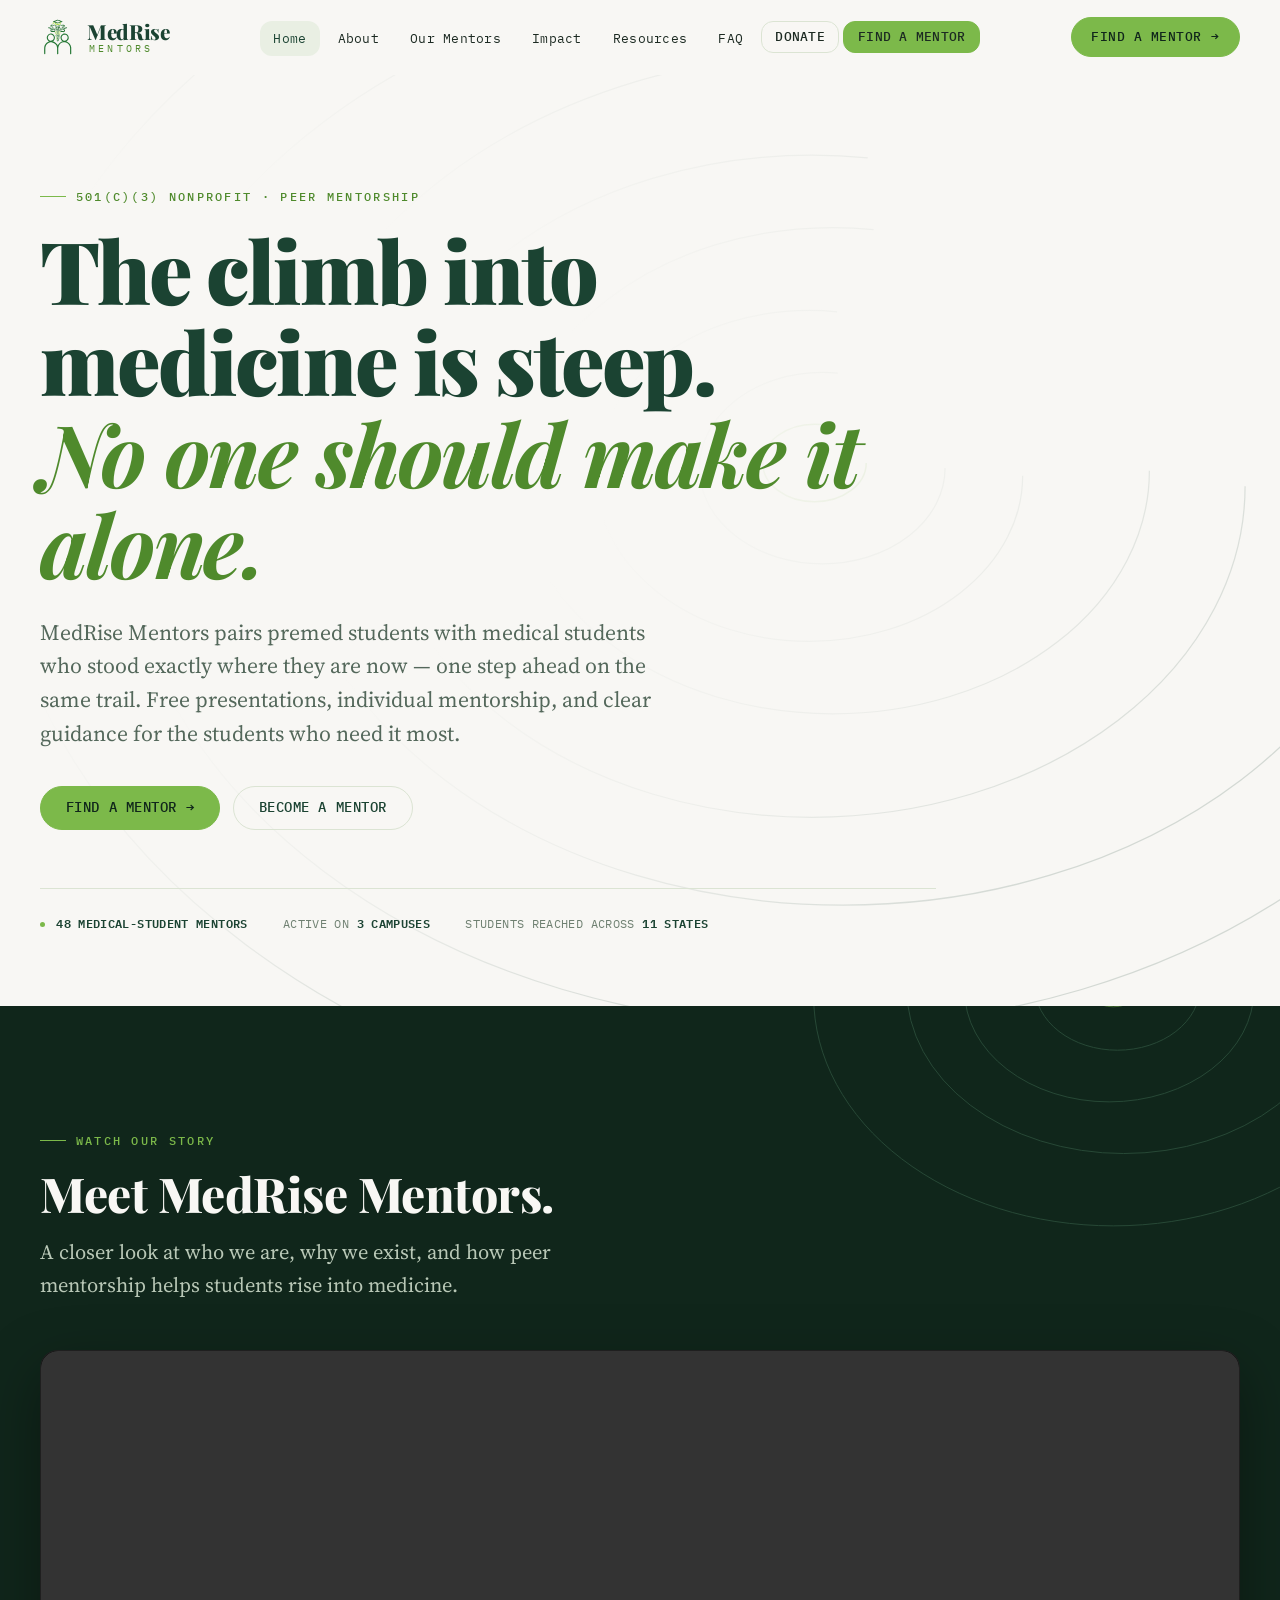
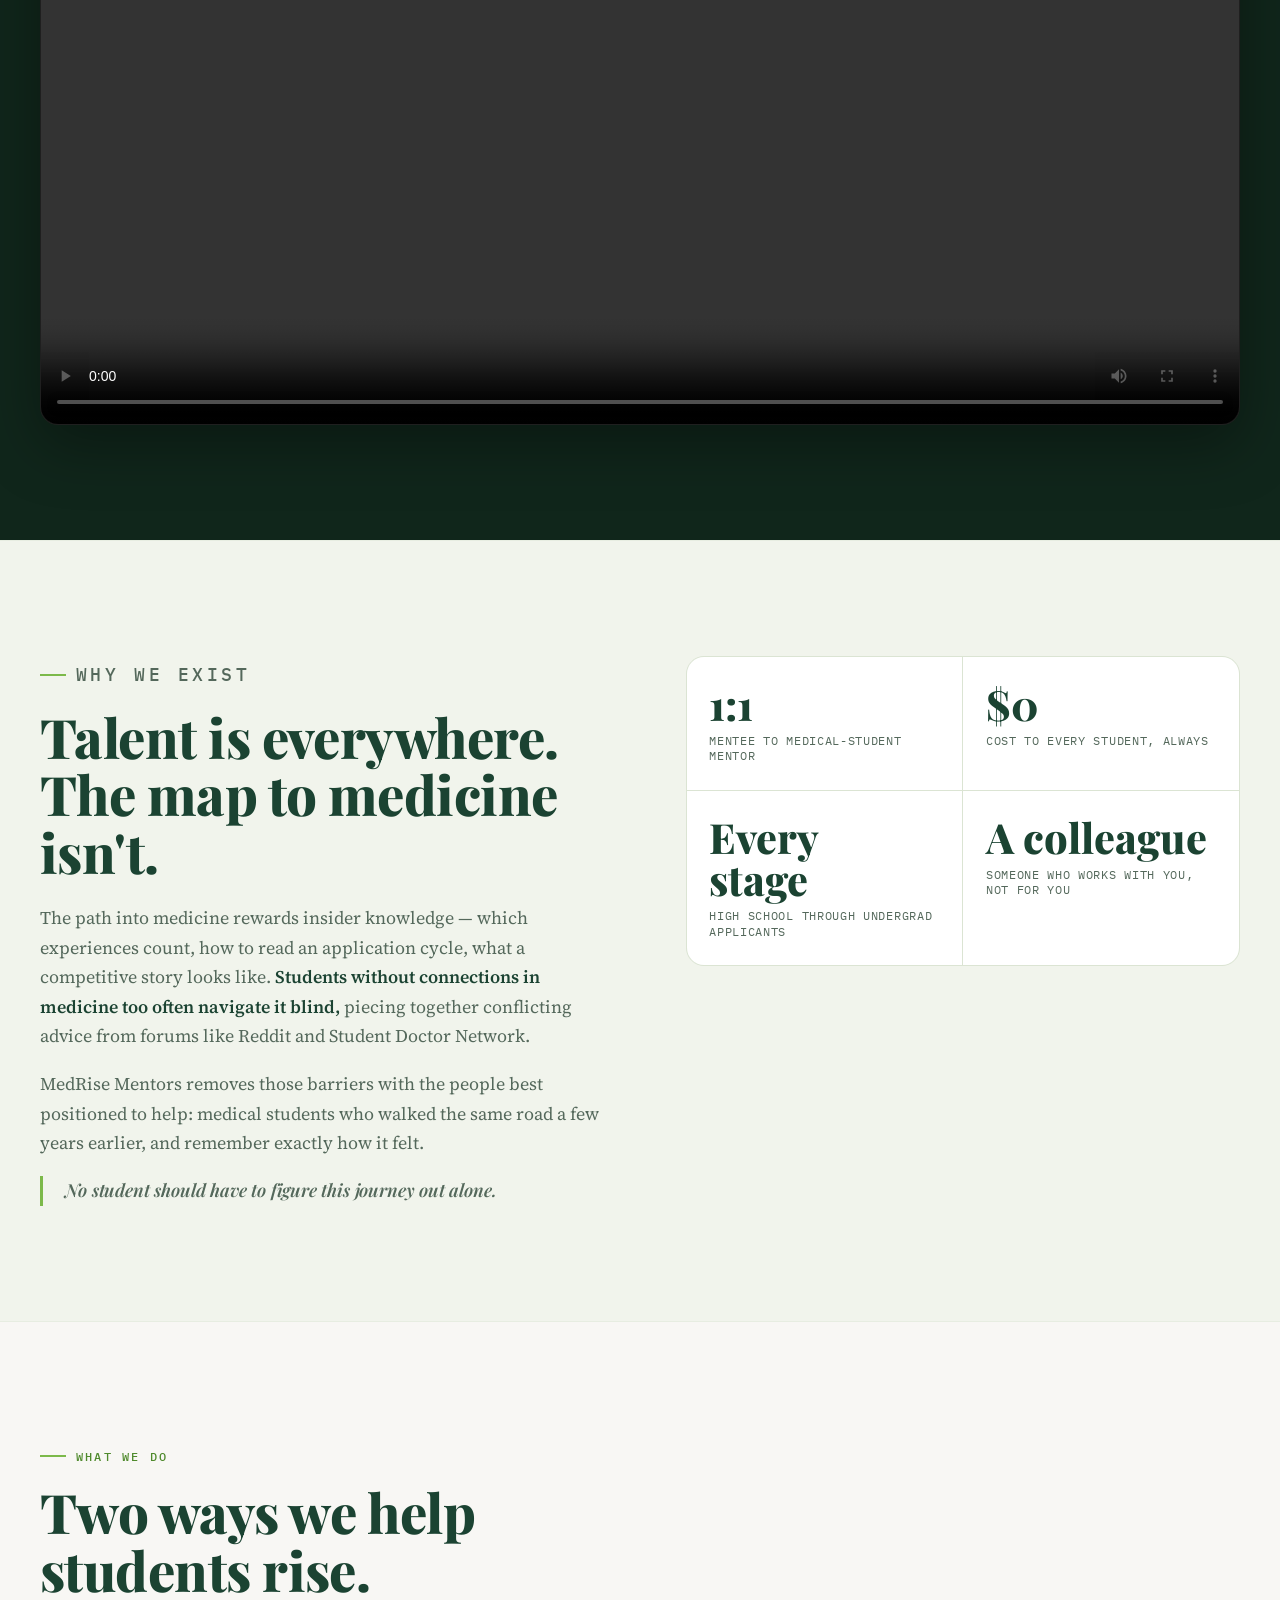
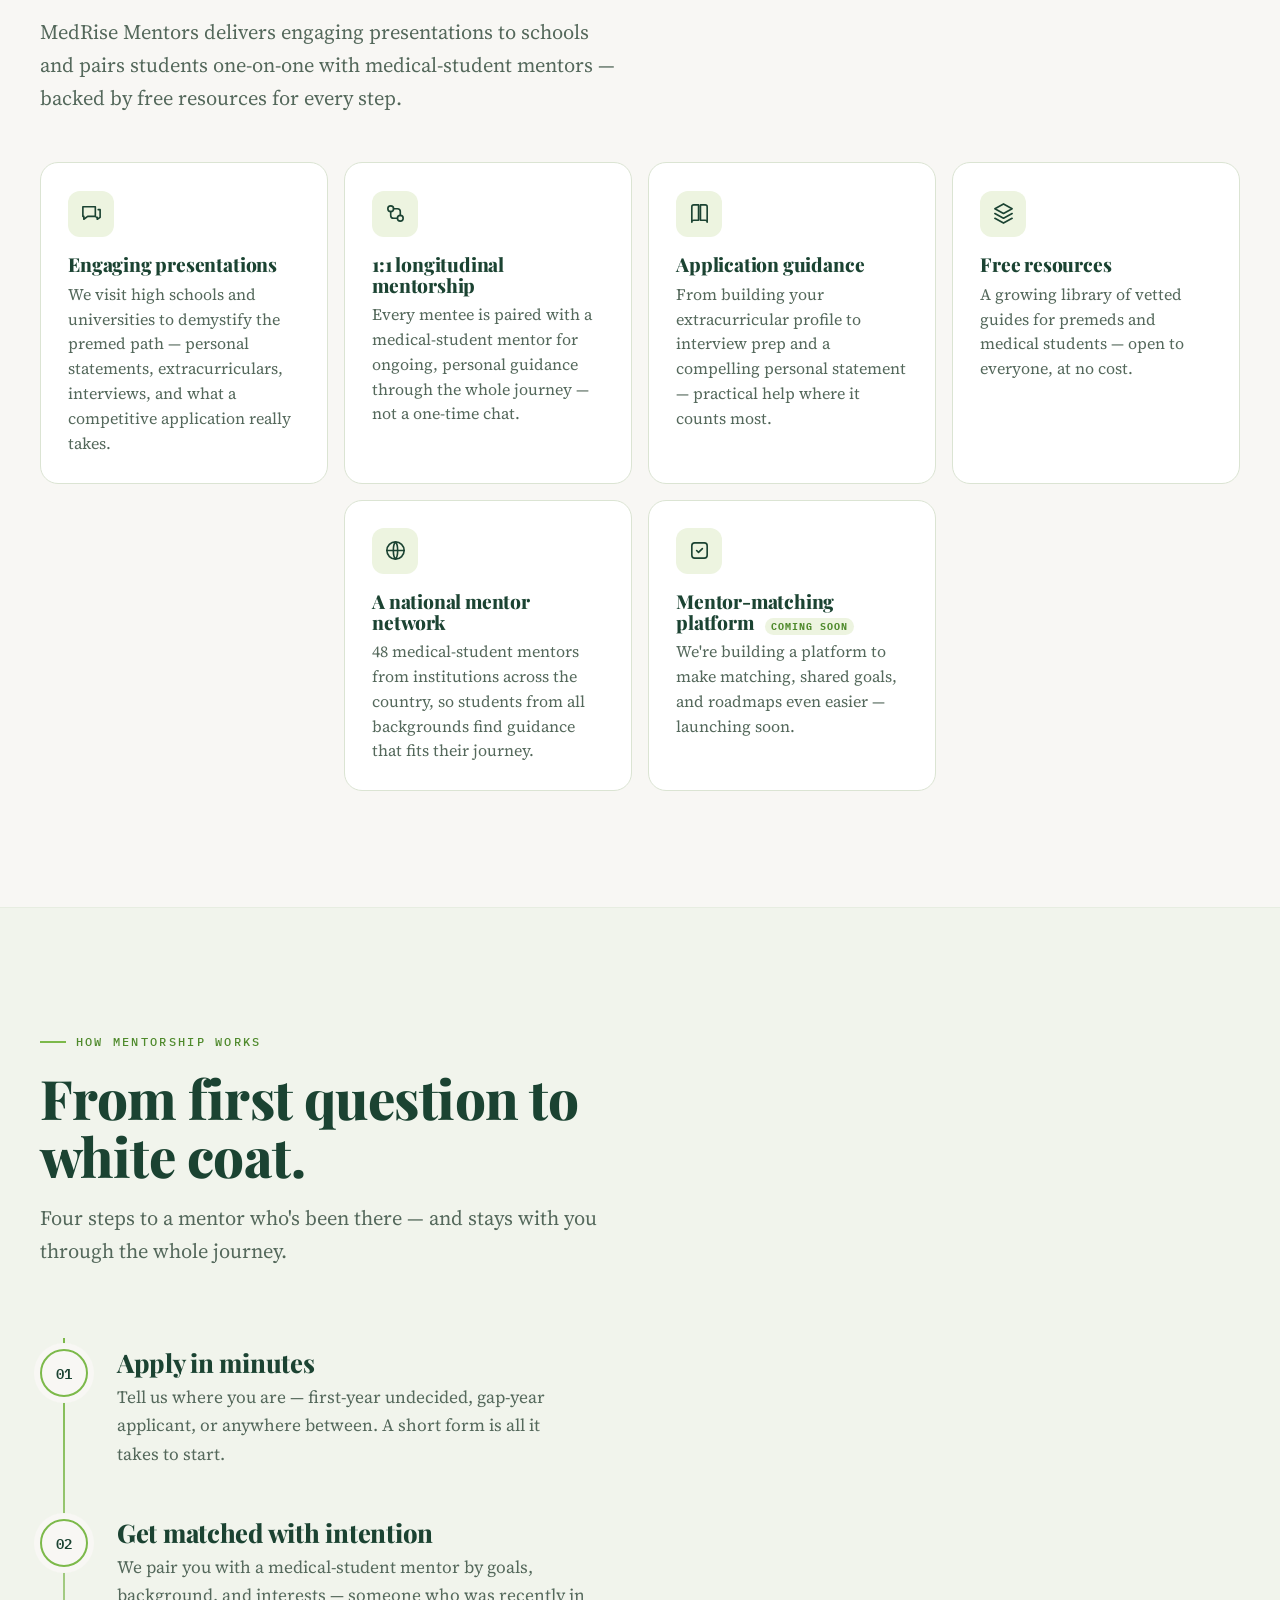
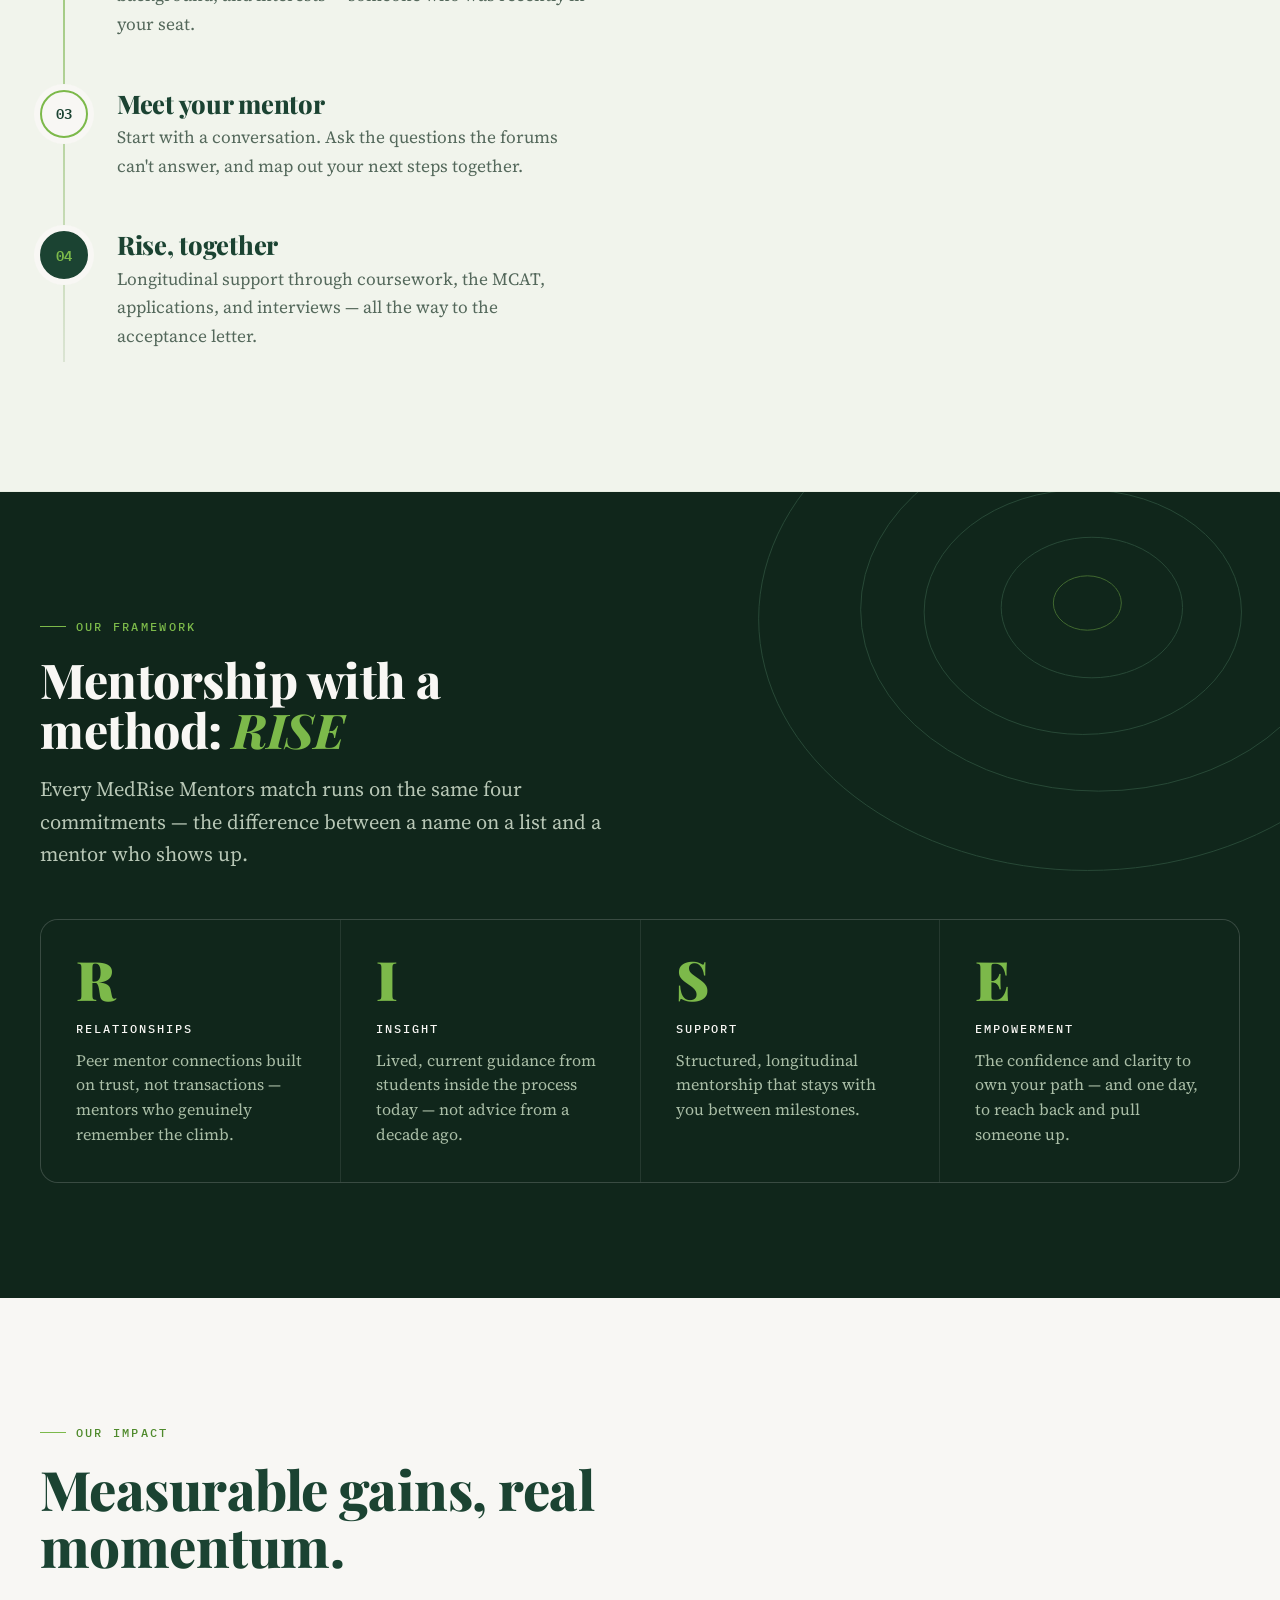
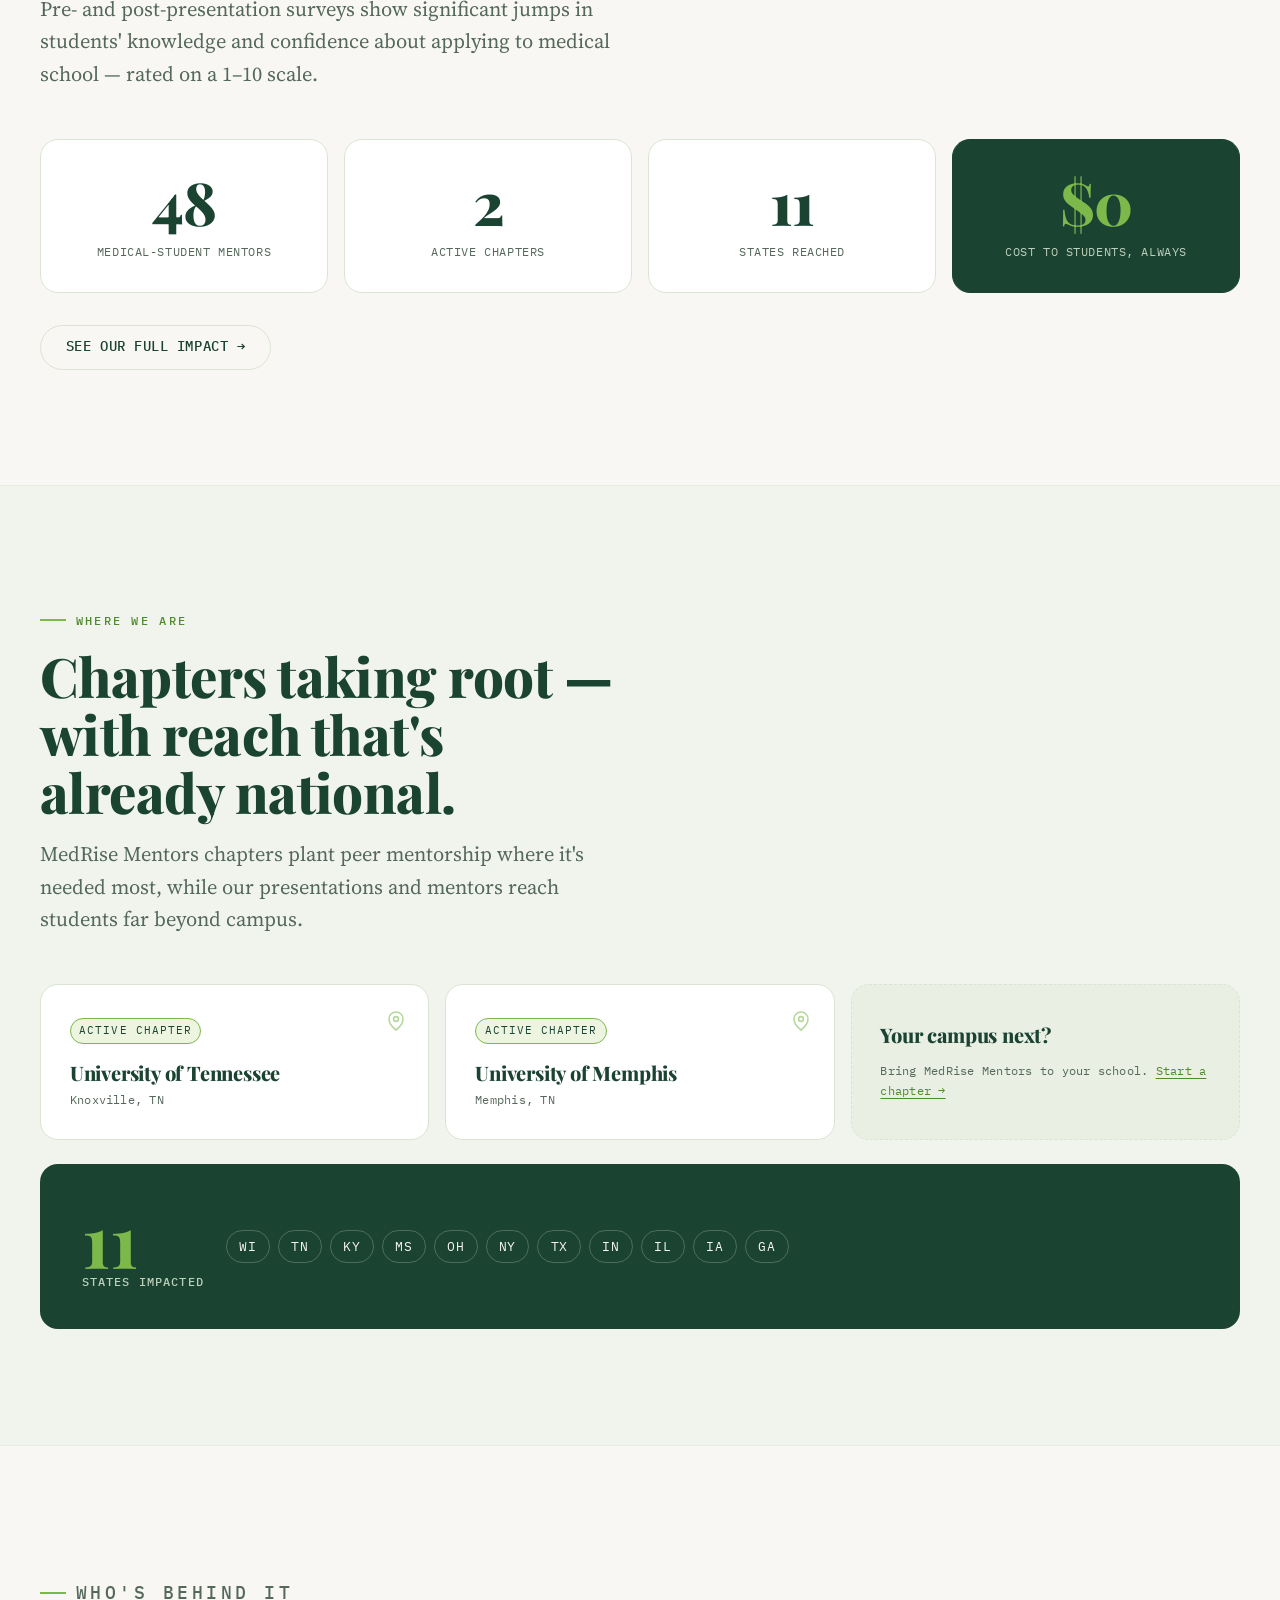
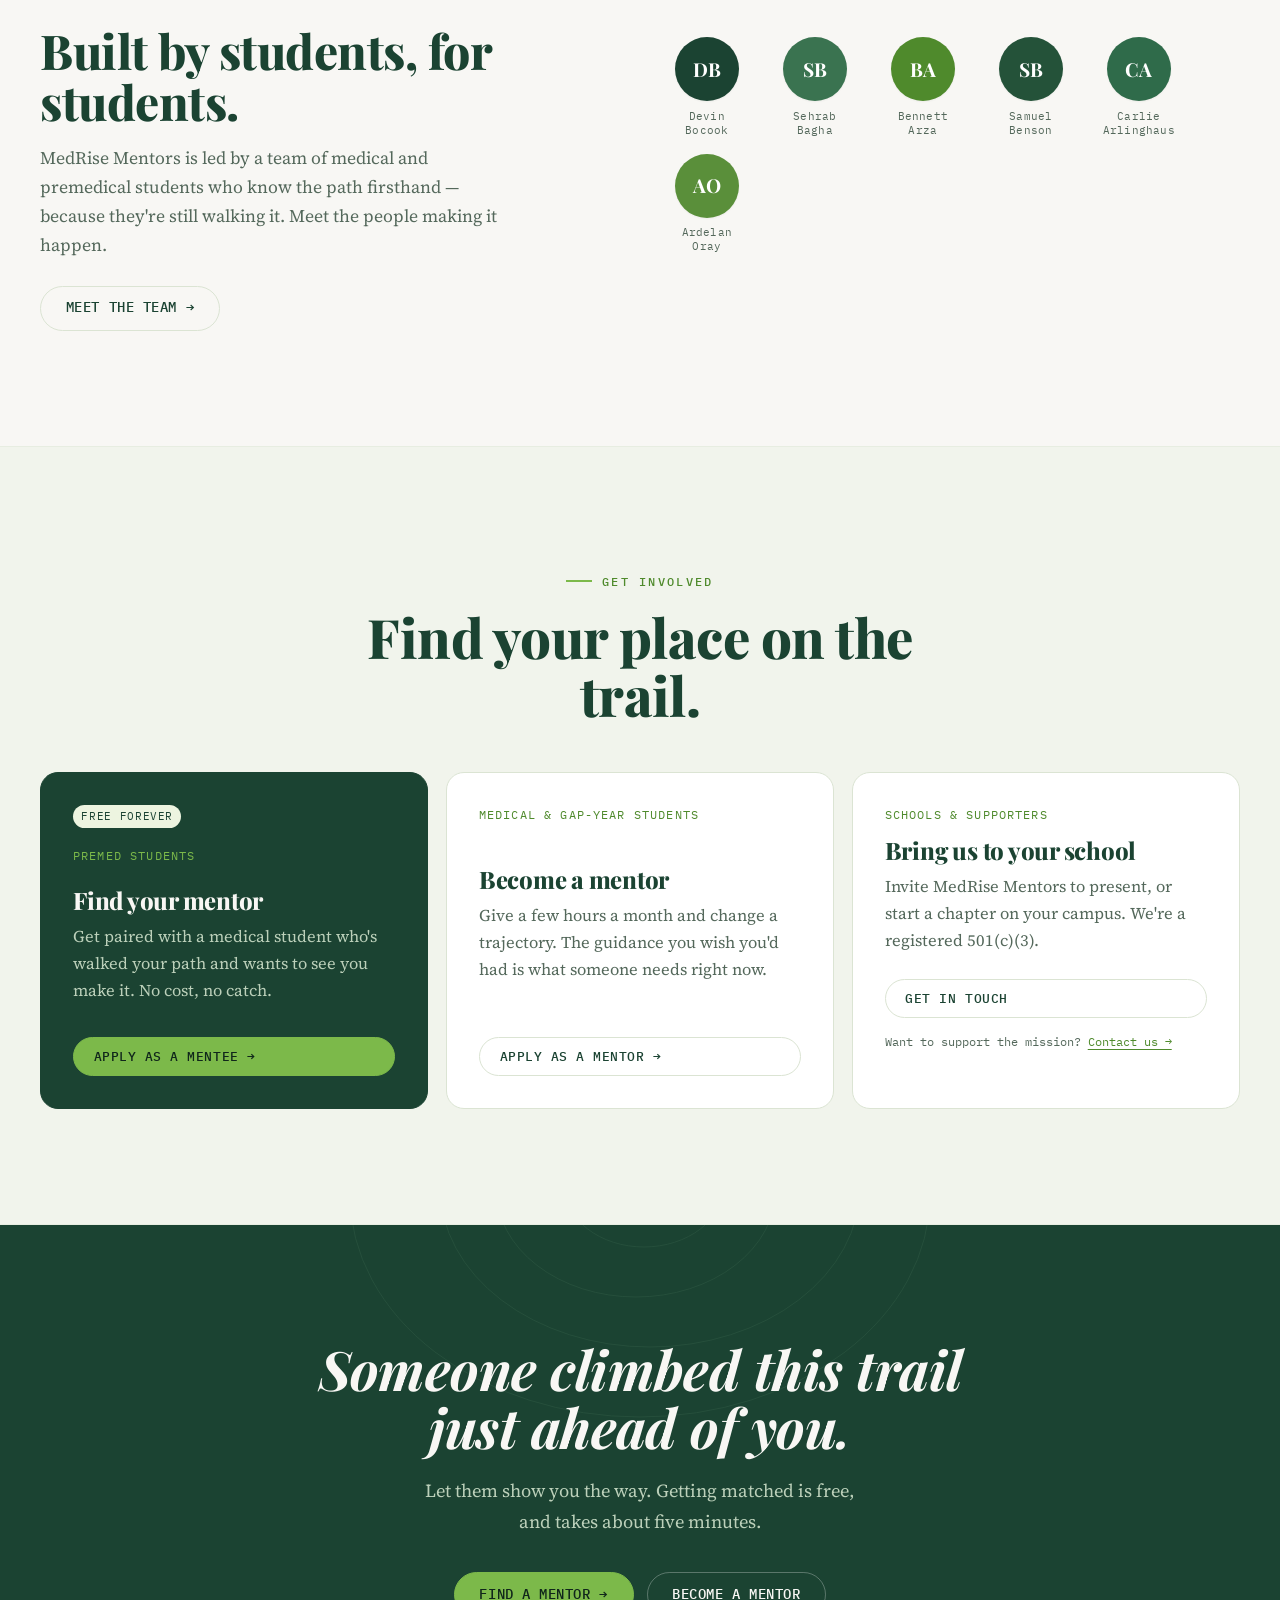
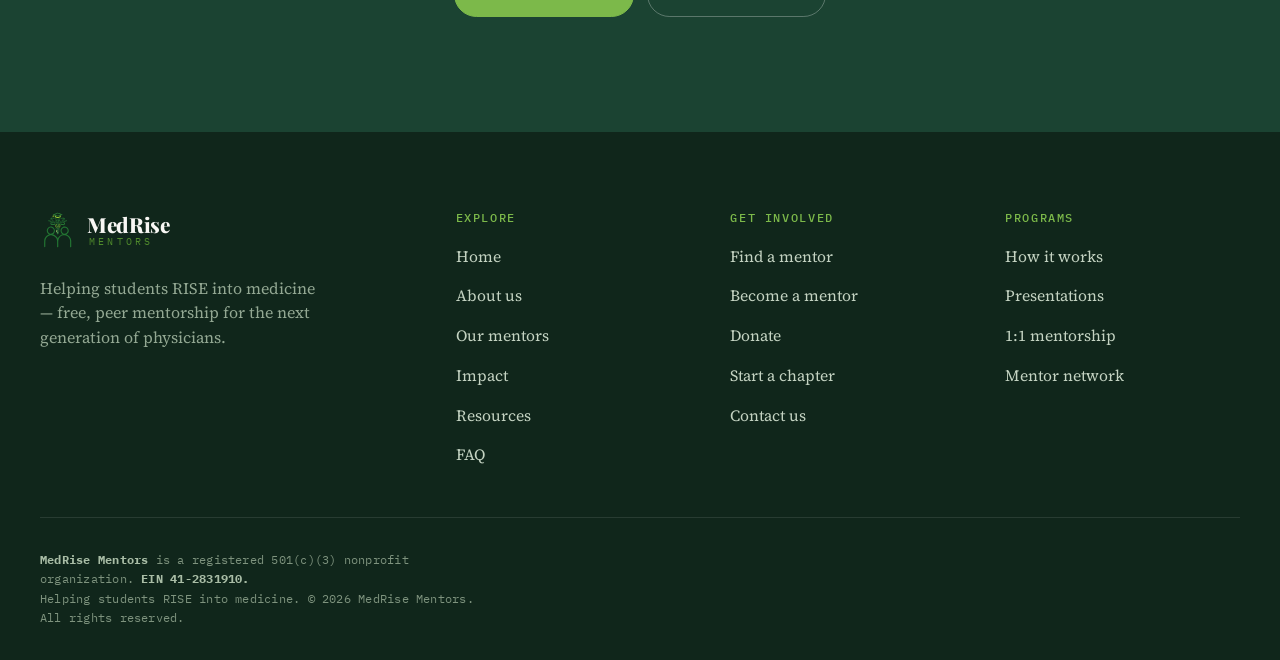
==== about-us/index.html @ c77e6931 "Redirect /about-us to home page Adds a redirect stub so the /about-us URL (linked in outbound email)" ====
<!DOCTYPE html>
<html lang="en">
<head>
  <meta charset="utf-8">
  <meta name="viewport" content="width=device-width, initial-scale=1">
  <title>Redirecting… | Medrise Mentors</title>
  <link rel="canonical" href="https://www.medrisementors.org/">
  <meta name="robots" content="noindex">
  <meta http-equiv="refresh" content="0; url=/">
  <script>window.location.replace("/");</script>
</head>
<body>
  <p>This page has moved. If you are not redirected automatically, <a href="/">click here to go to the Medrise Mentors home page</a>.</p>
</body>
</html>
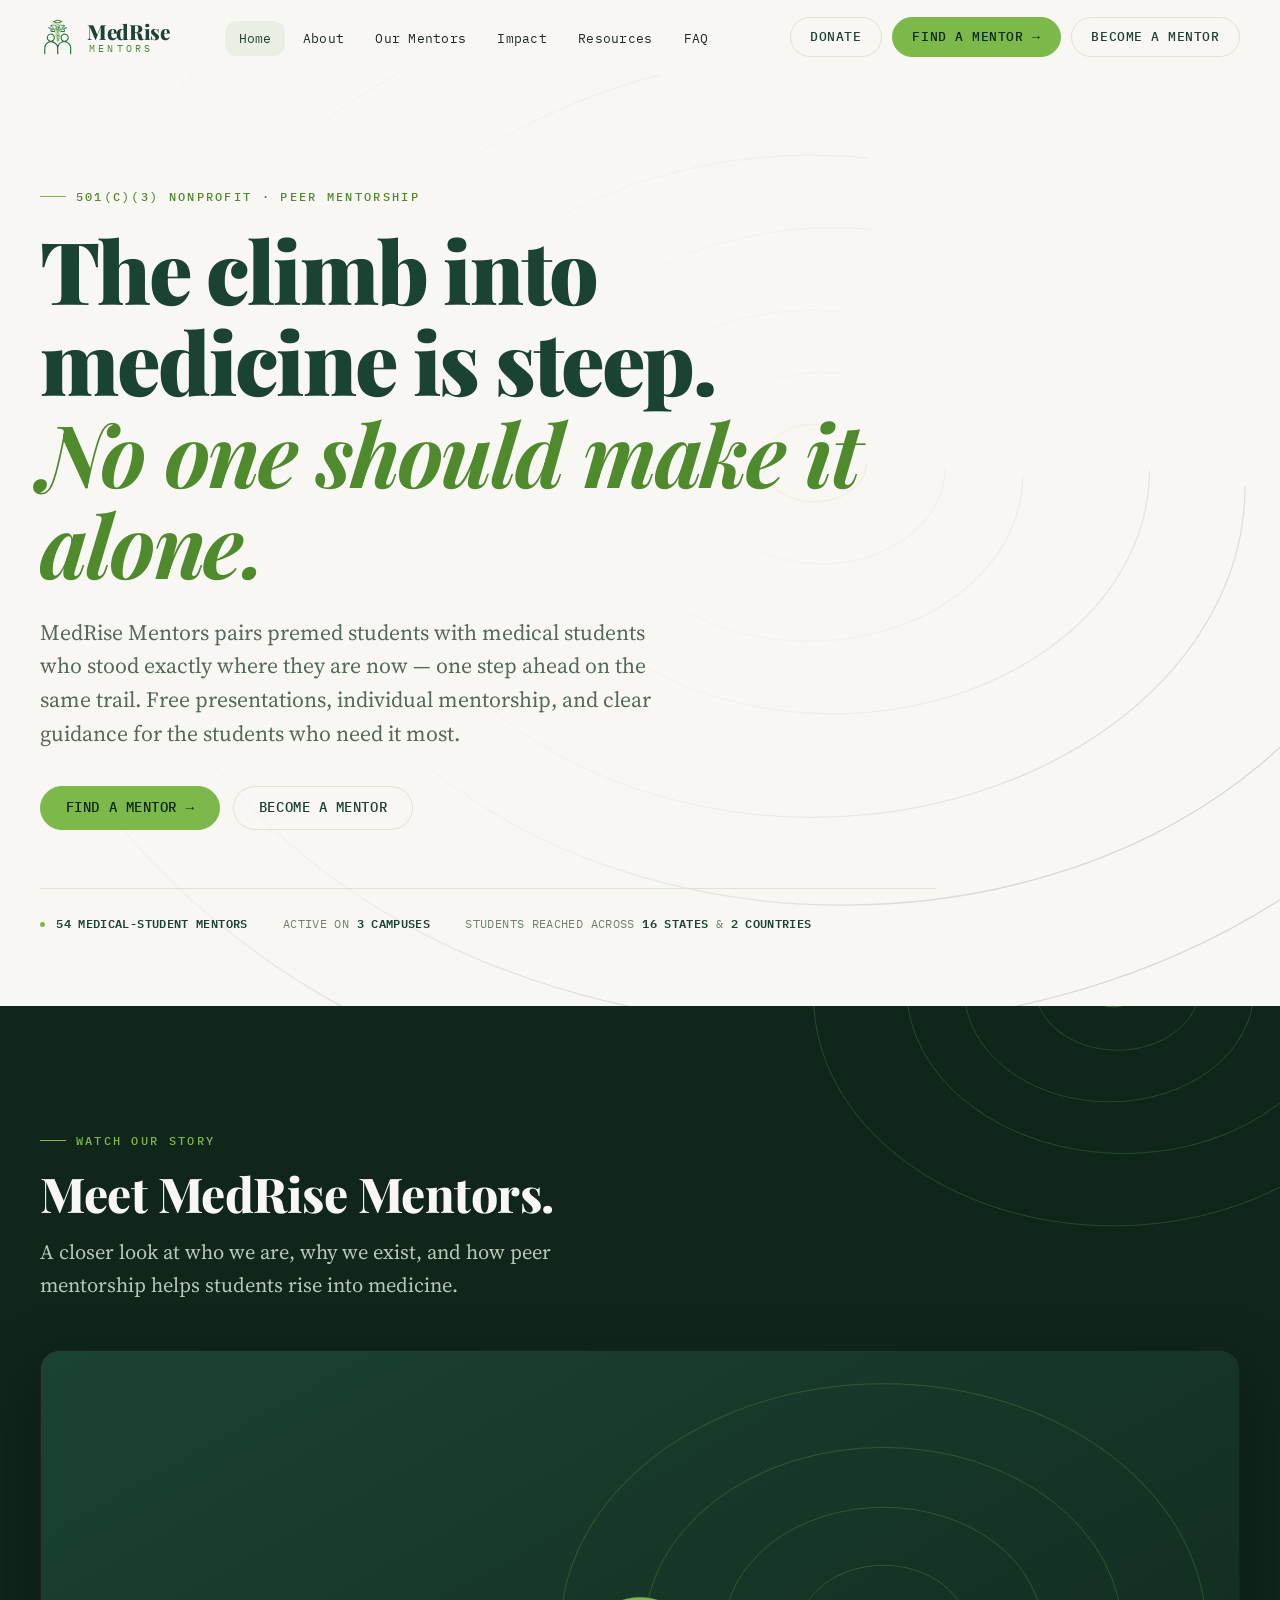
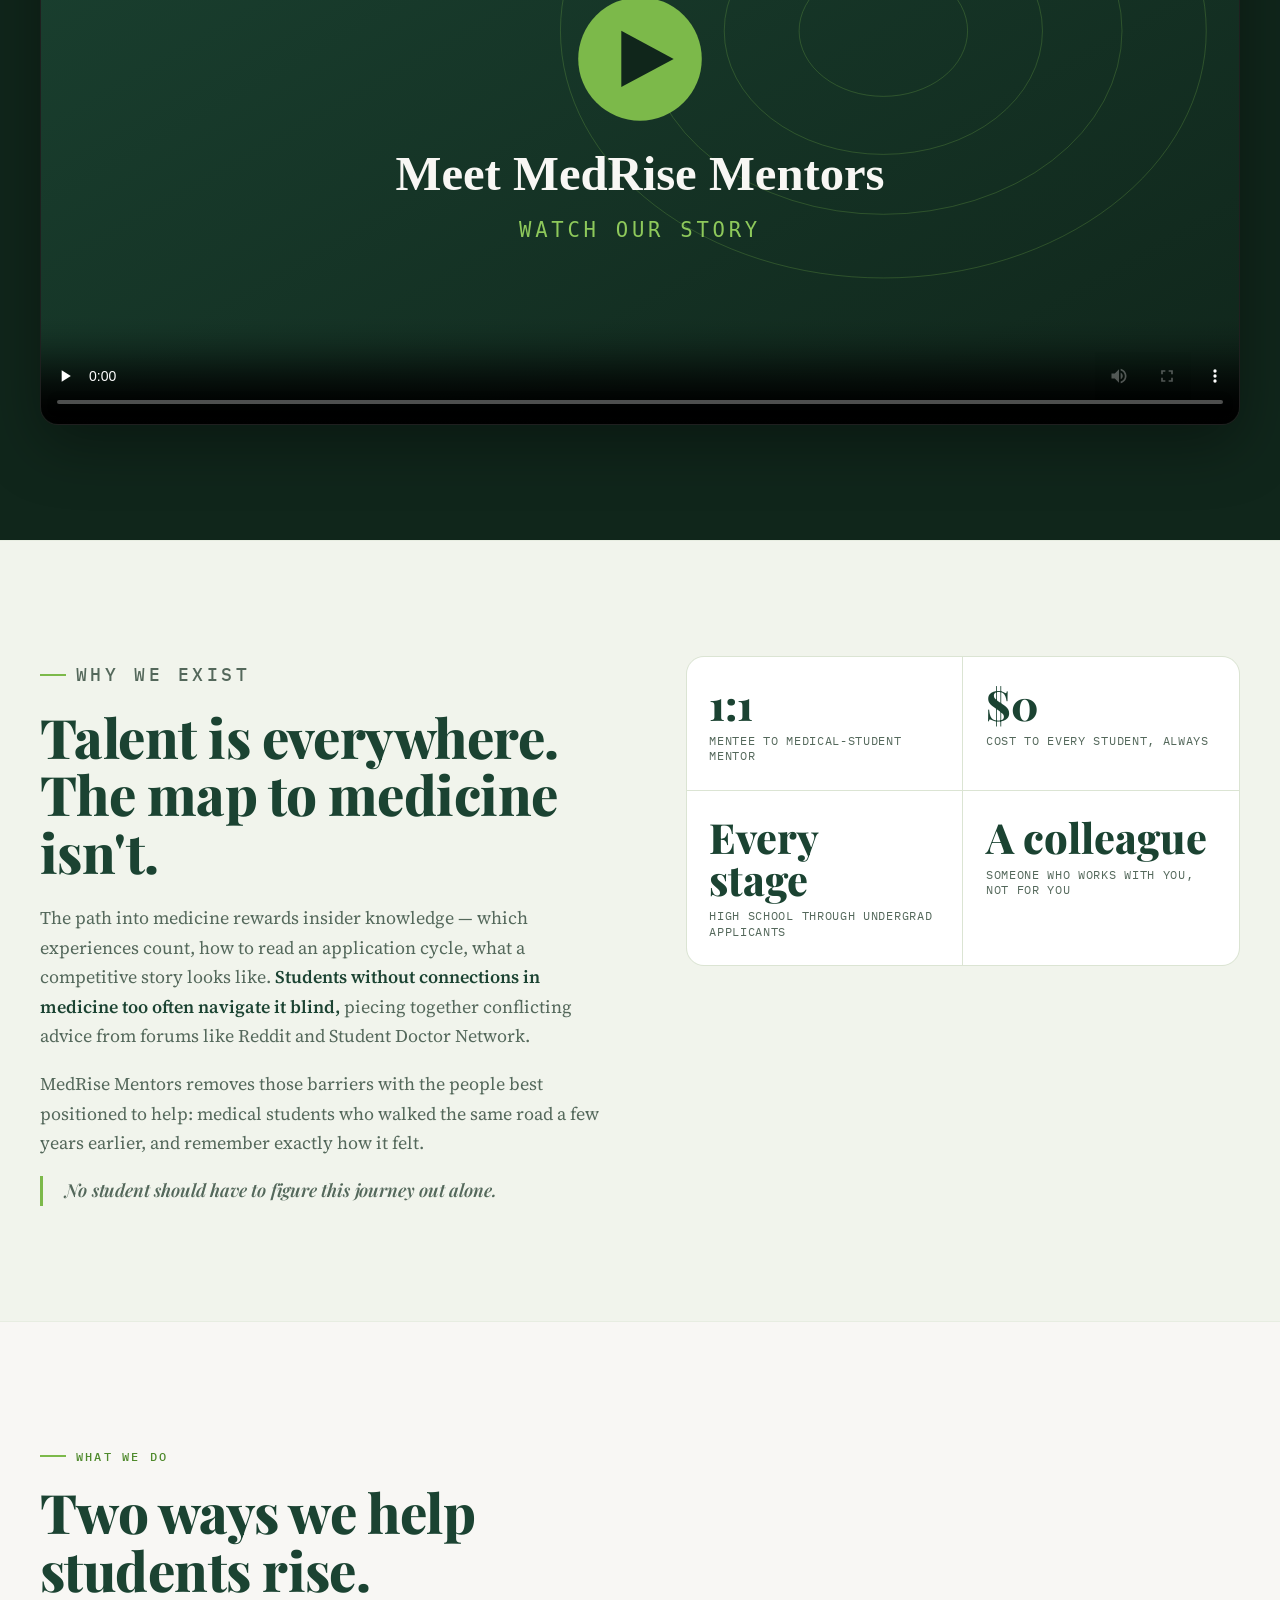
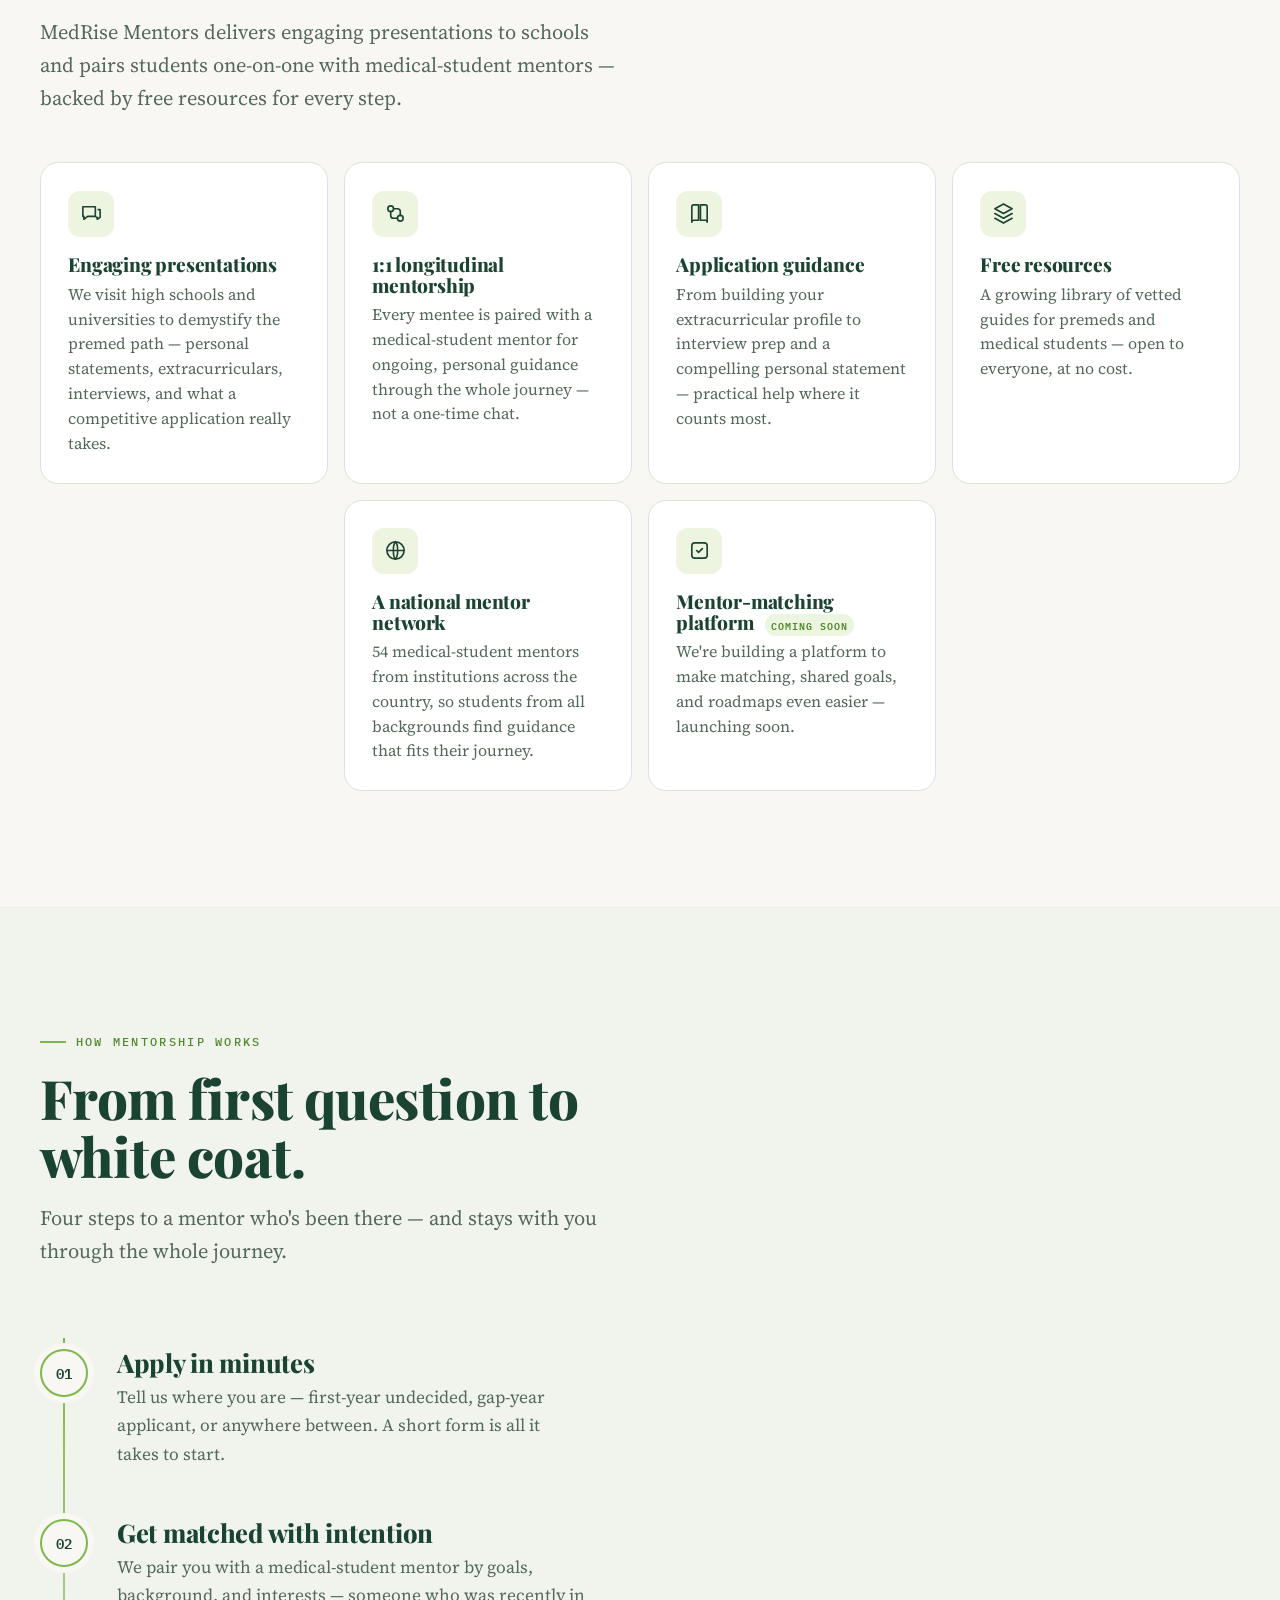
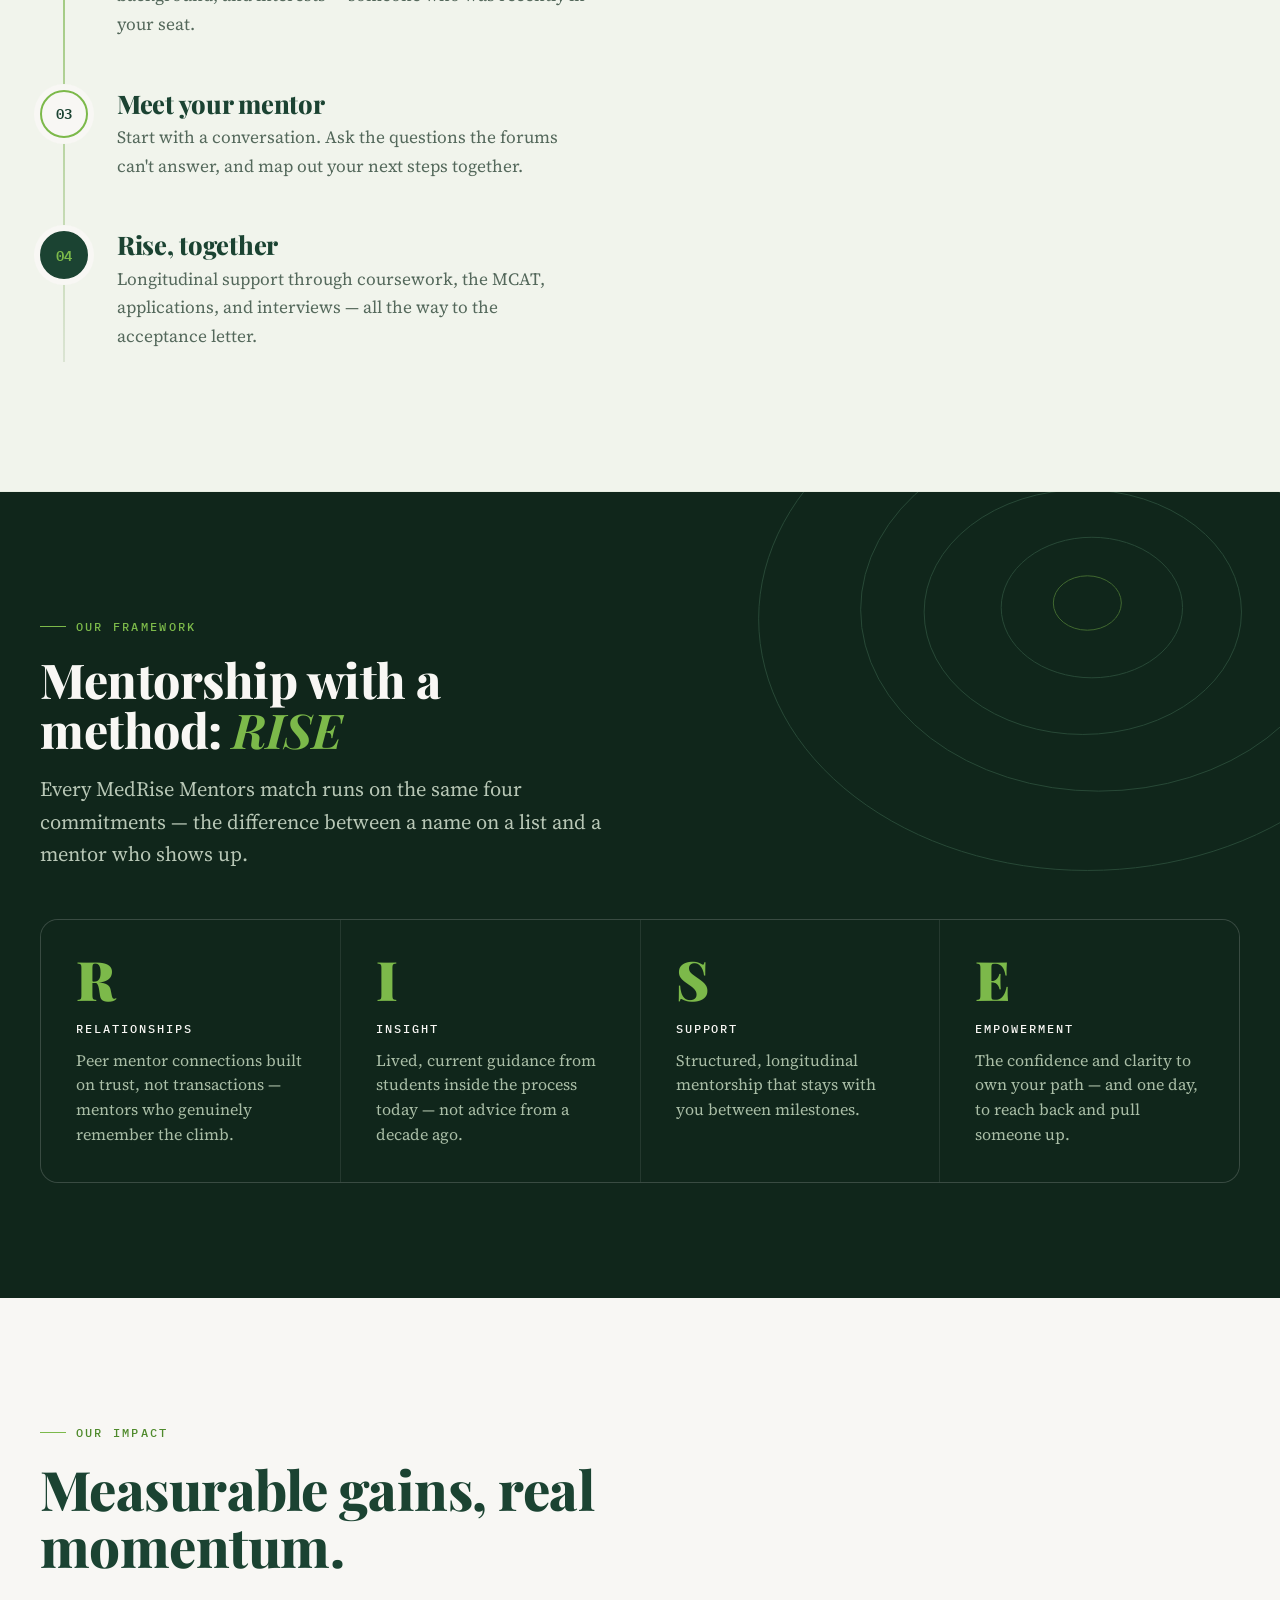
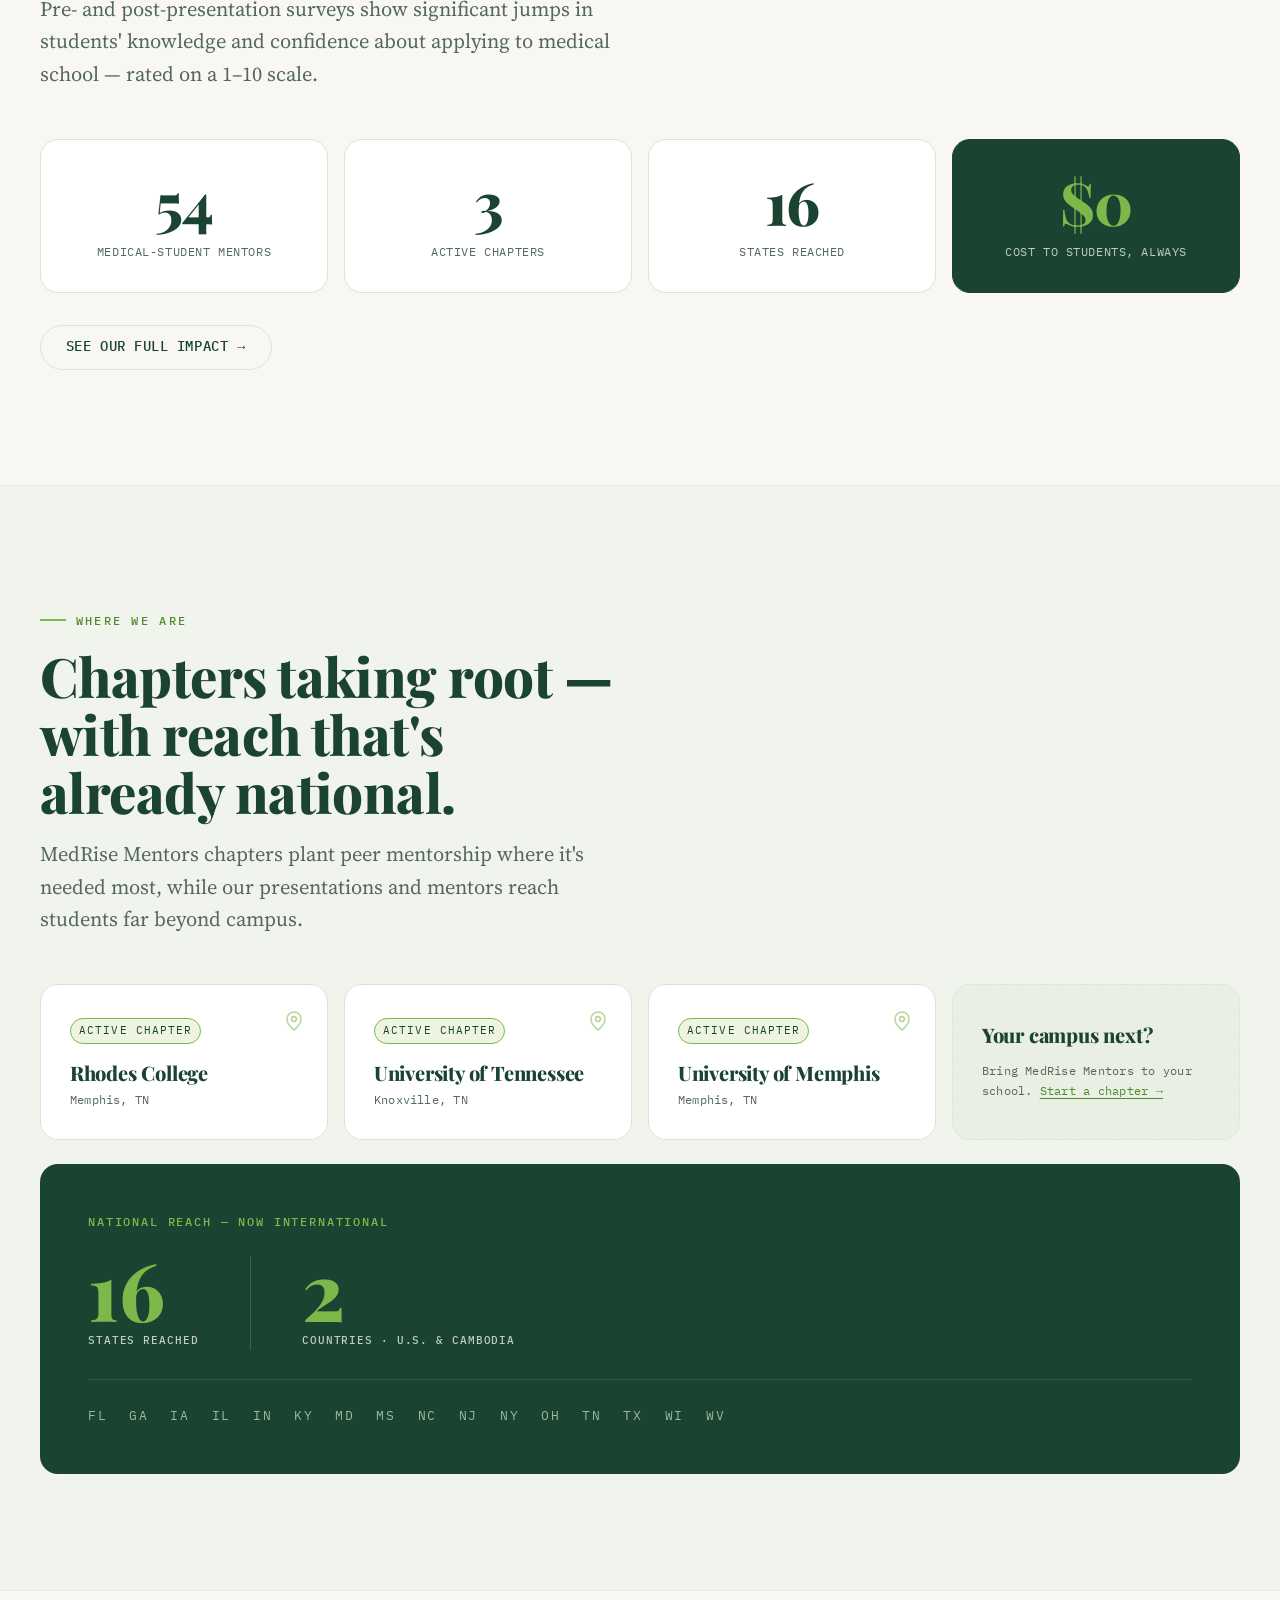
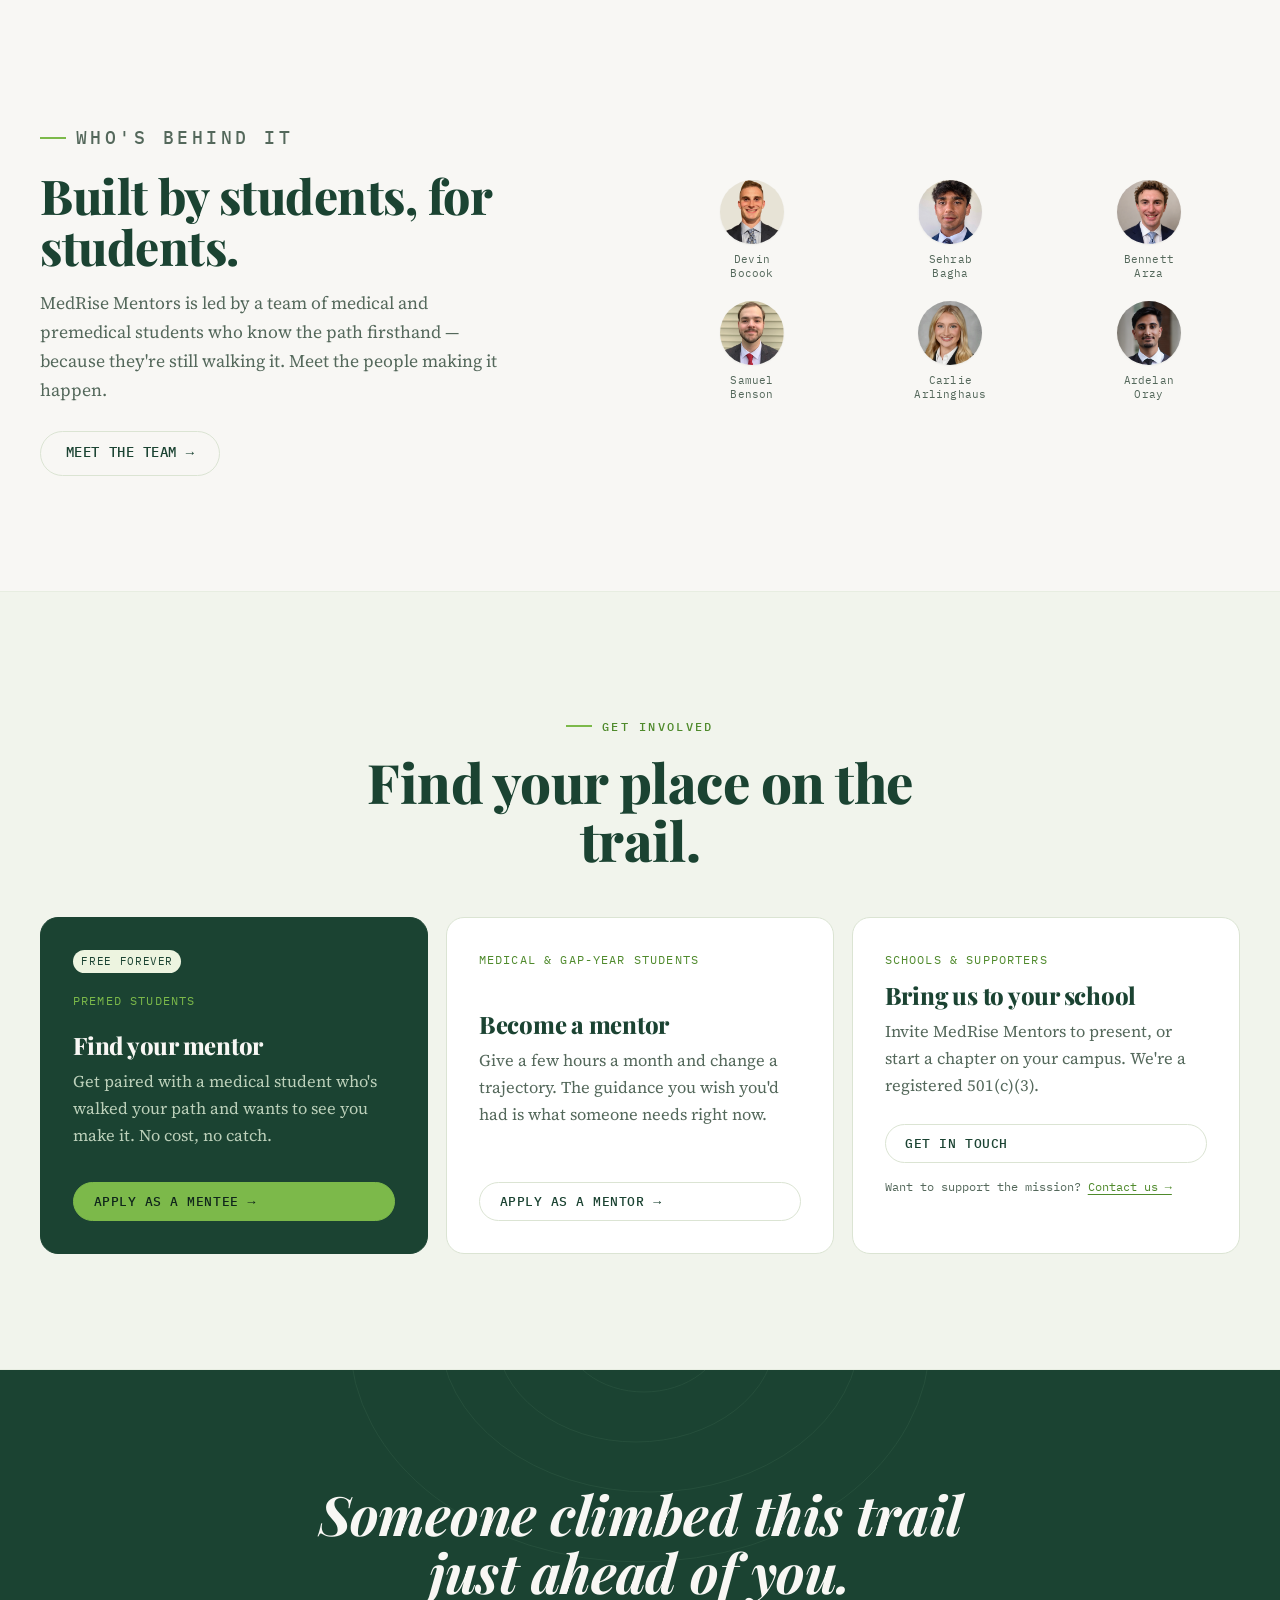
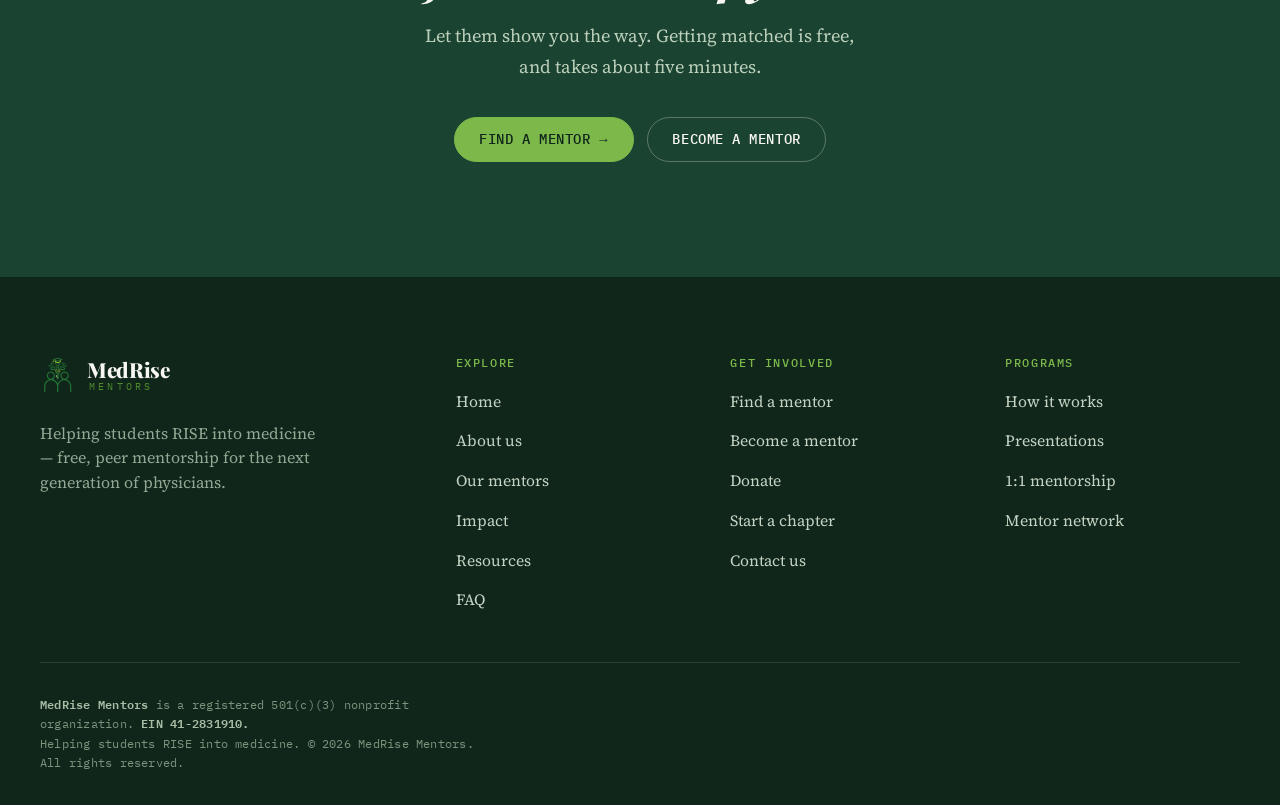
==== commit 8c69d281: "Add favicon so a branded icon shows in search results and tabs Site had no favicon at all, so browse" ====
--- a/about-us/index.html
+++ b/about-us/index.html
@@ -3,6 +3,10 @@
 <head>
   <meta charset="utf-8">
   <meta name="viewport" content="width=device-width, initial-scale=1">
+  <link rel="icon" href="/favicon.svg" type="image/svg+xml">
+  <link rel="icon" href="/favicon-96x96.png" sizes="96x96" type="image/png">
+  <link rel="icon" href="/favicon-32x32.png" sizes="32x32" type="image/png">
+  <link rel="apple-touch-icon" href="/apple-touch-icon.png">
   <title>Redirecting… | Medrise Mentors</title>
   <link rel="canonical" href="https://www.medrisementors.org/">
   <meta name="robots" content="noindex">
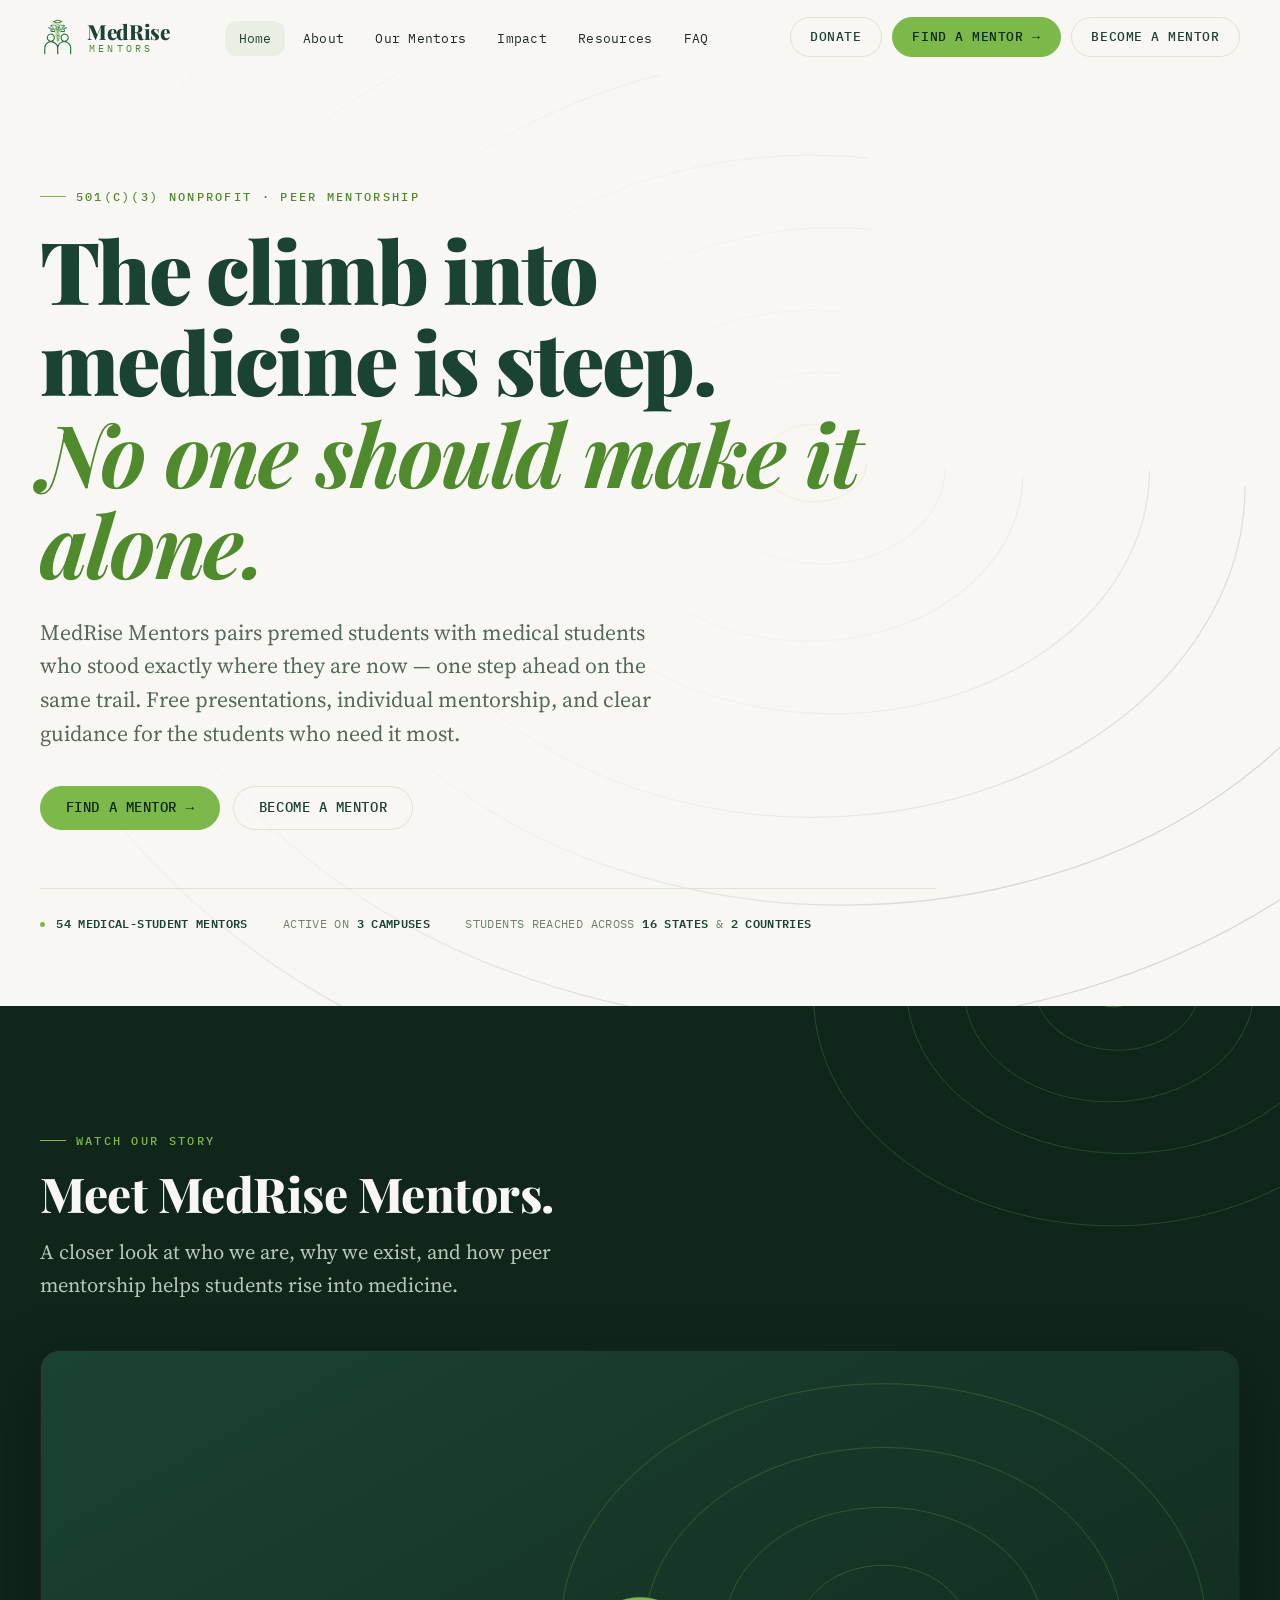
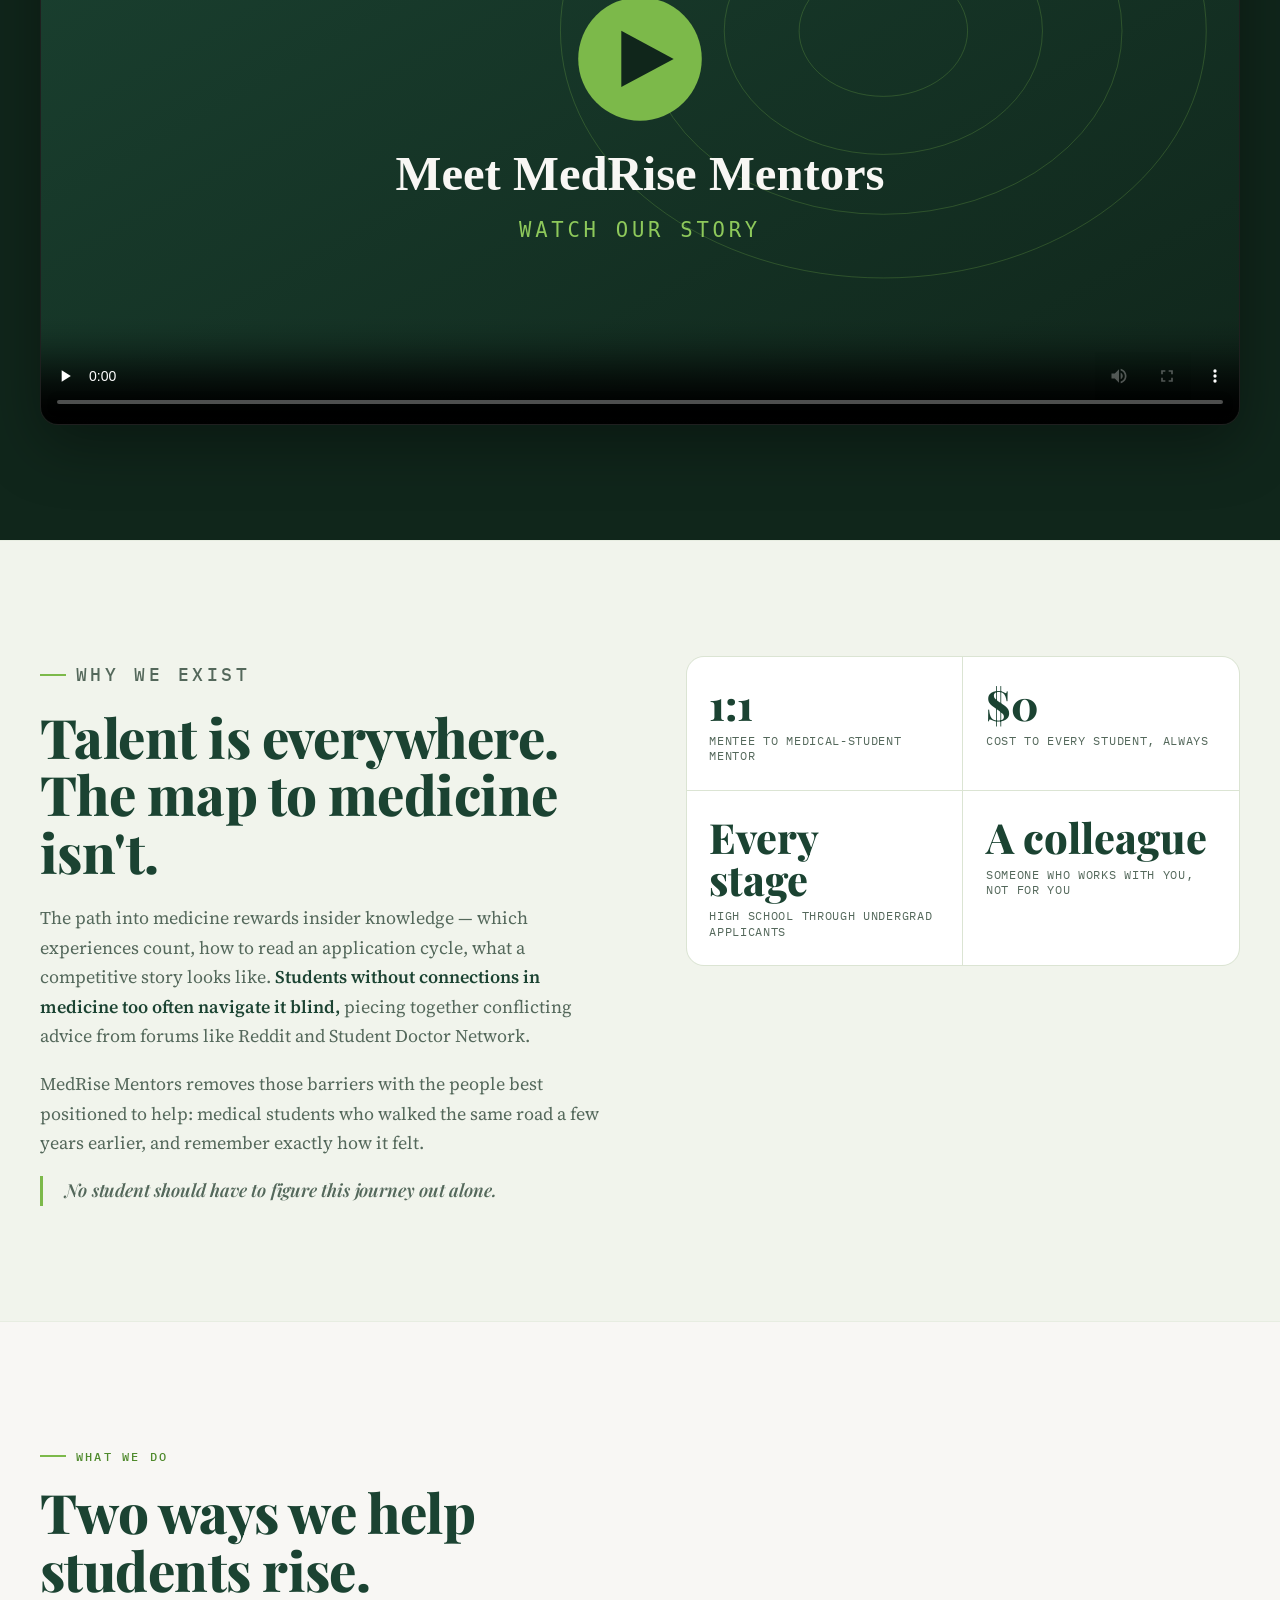
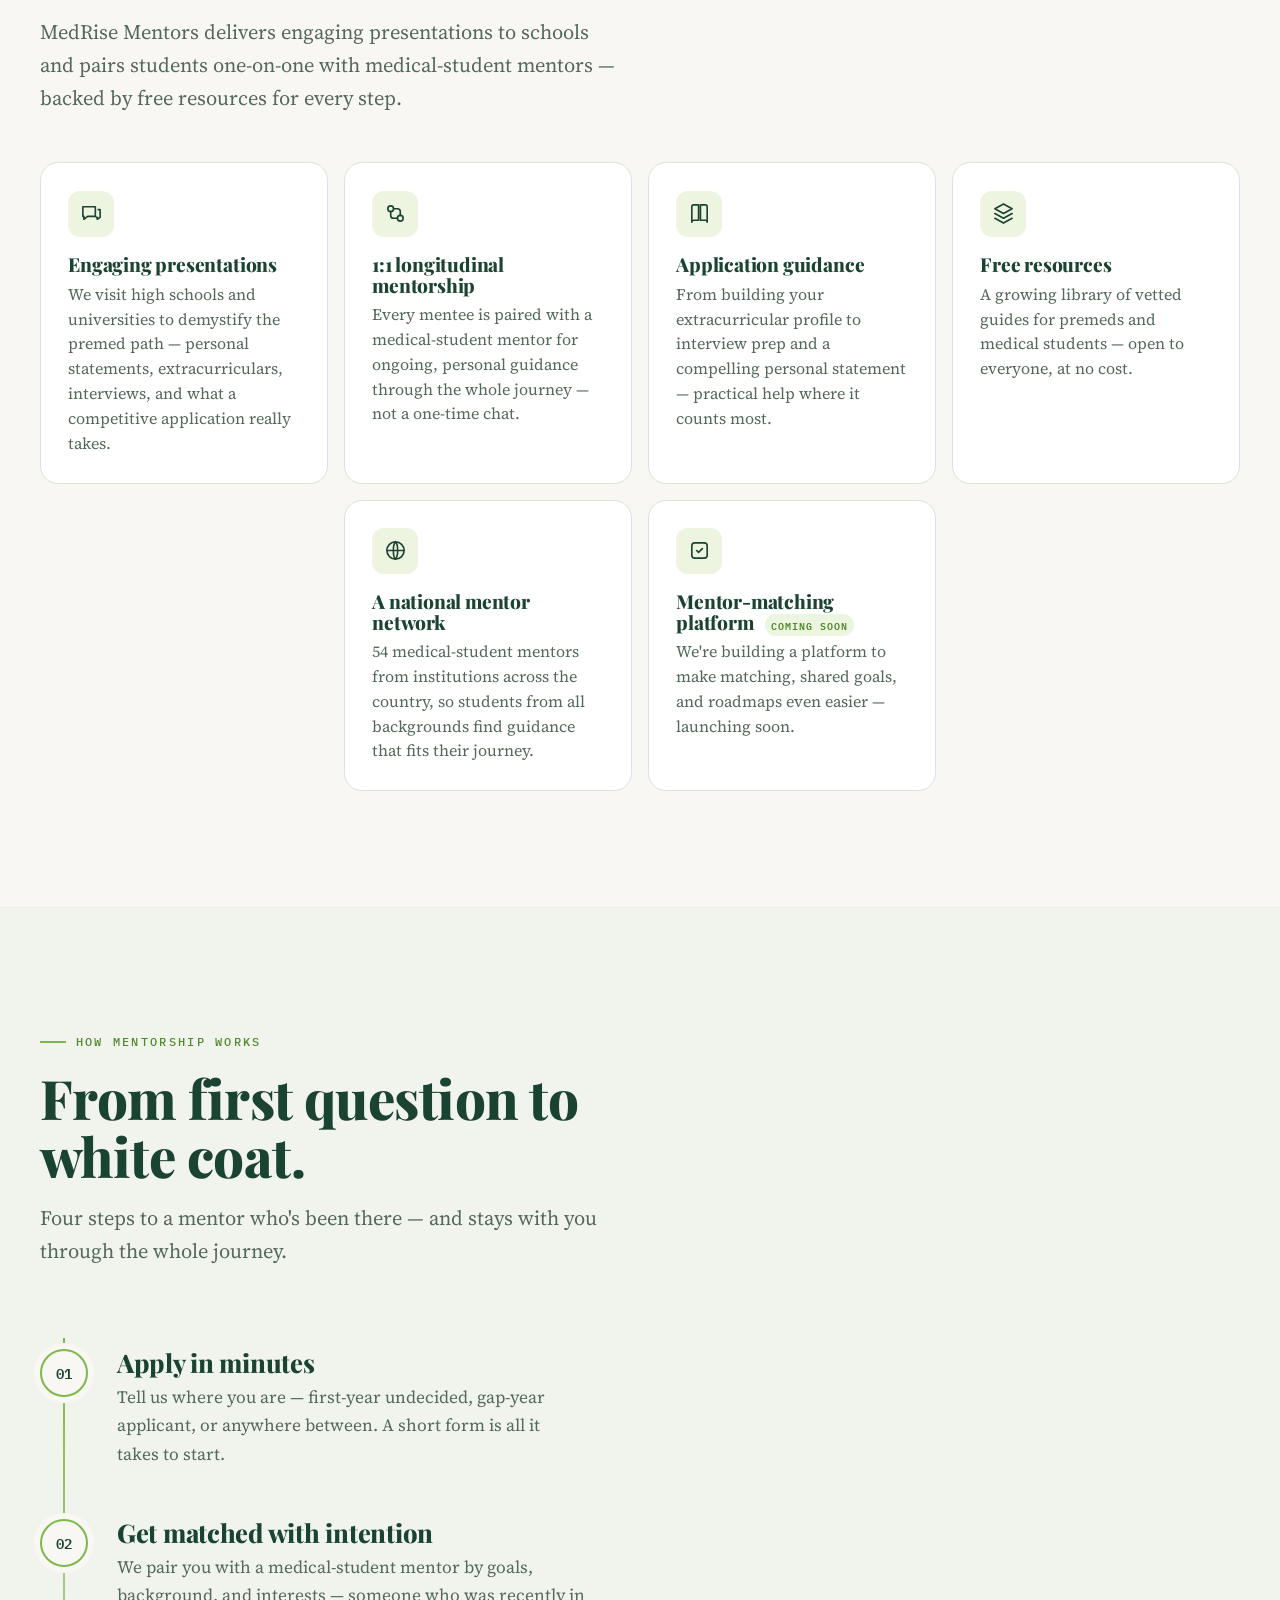
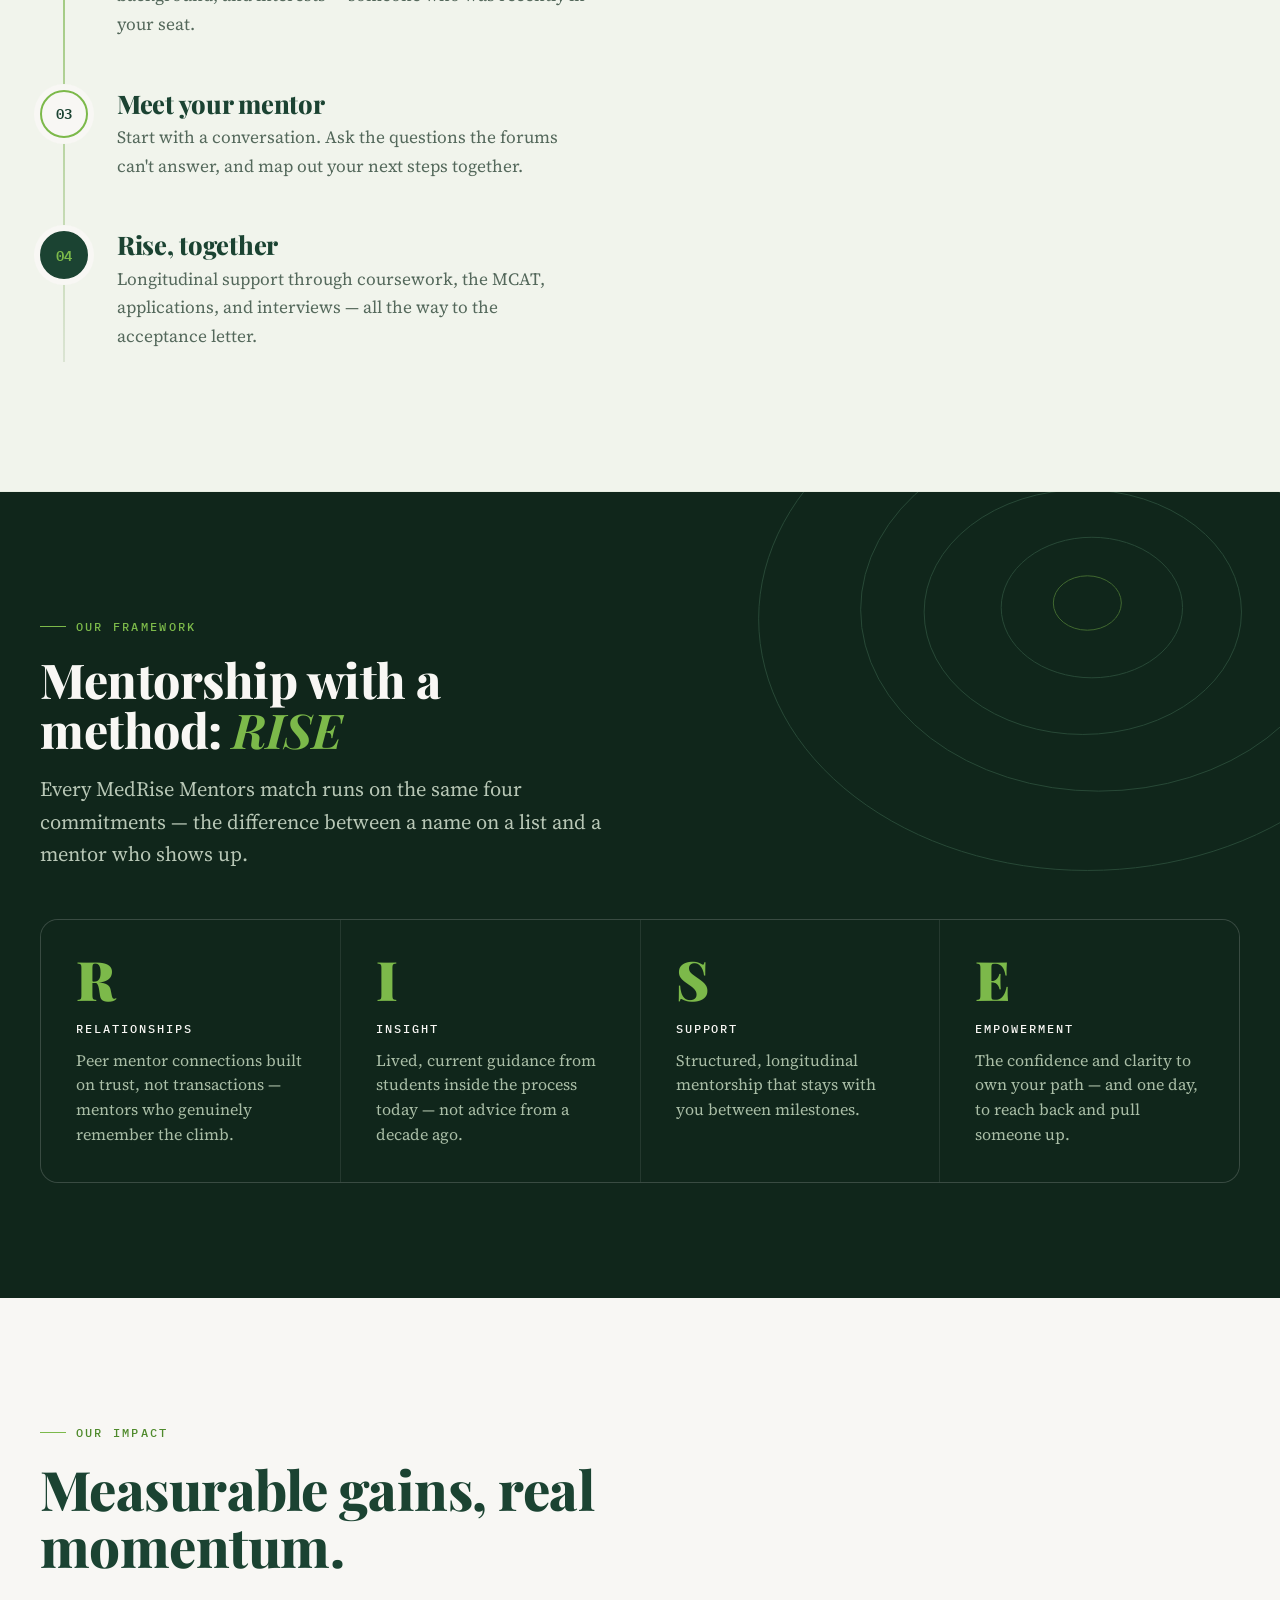
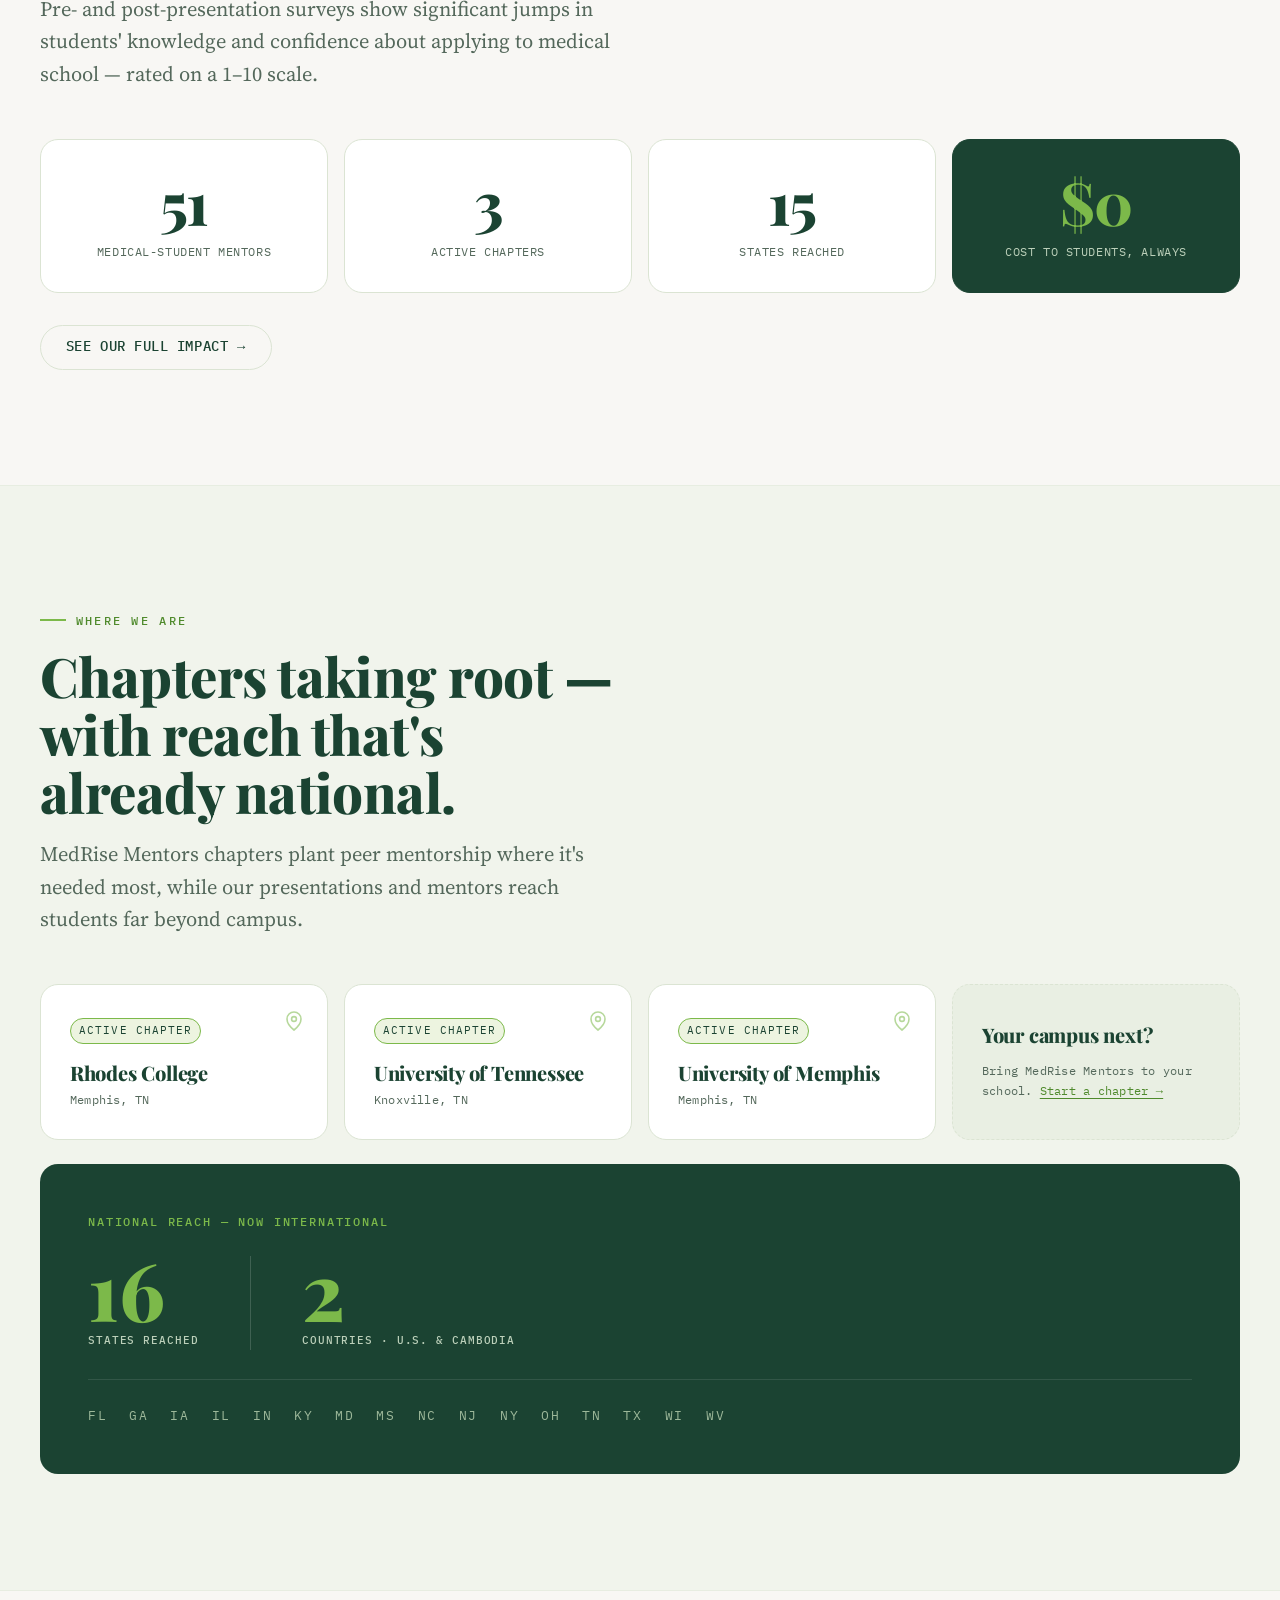
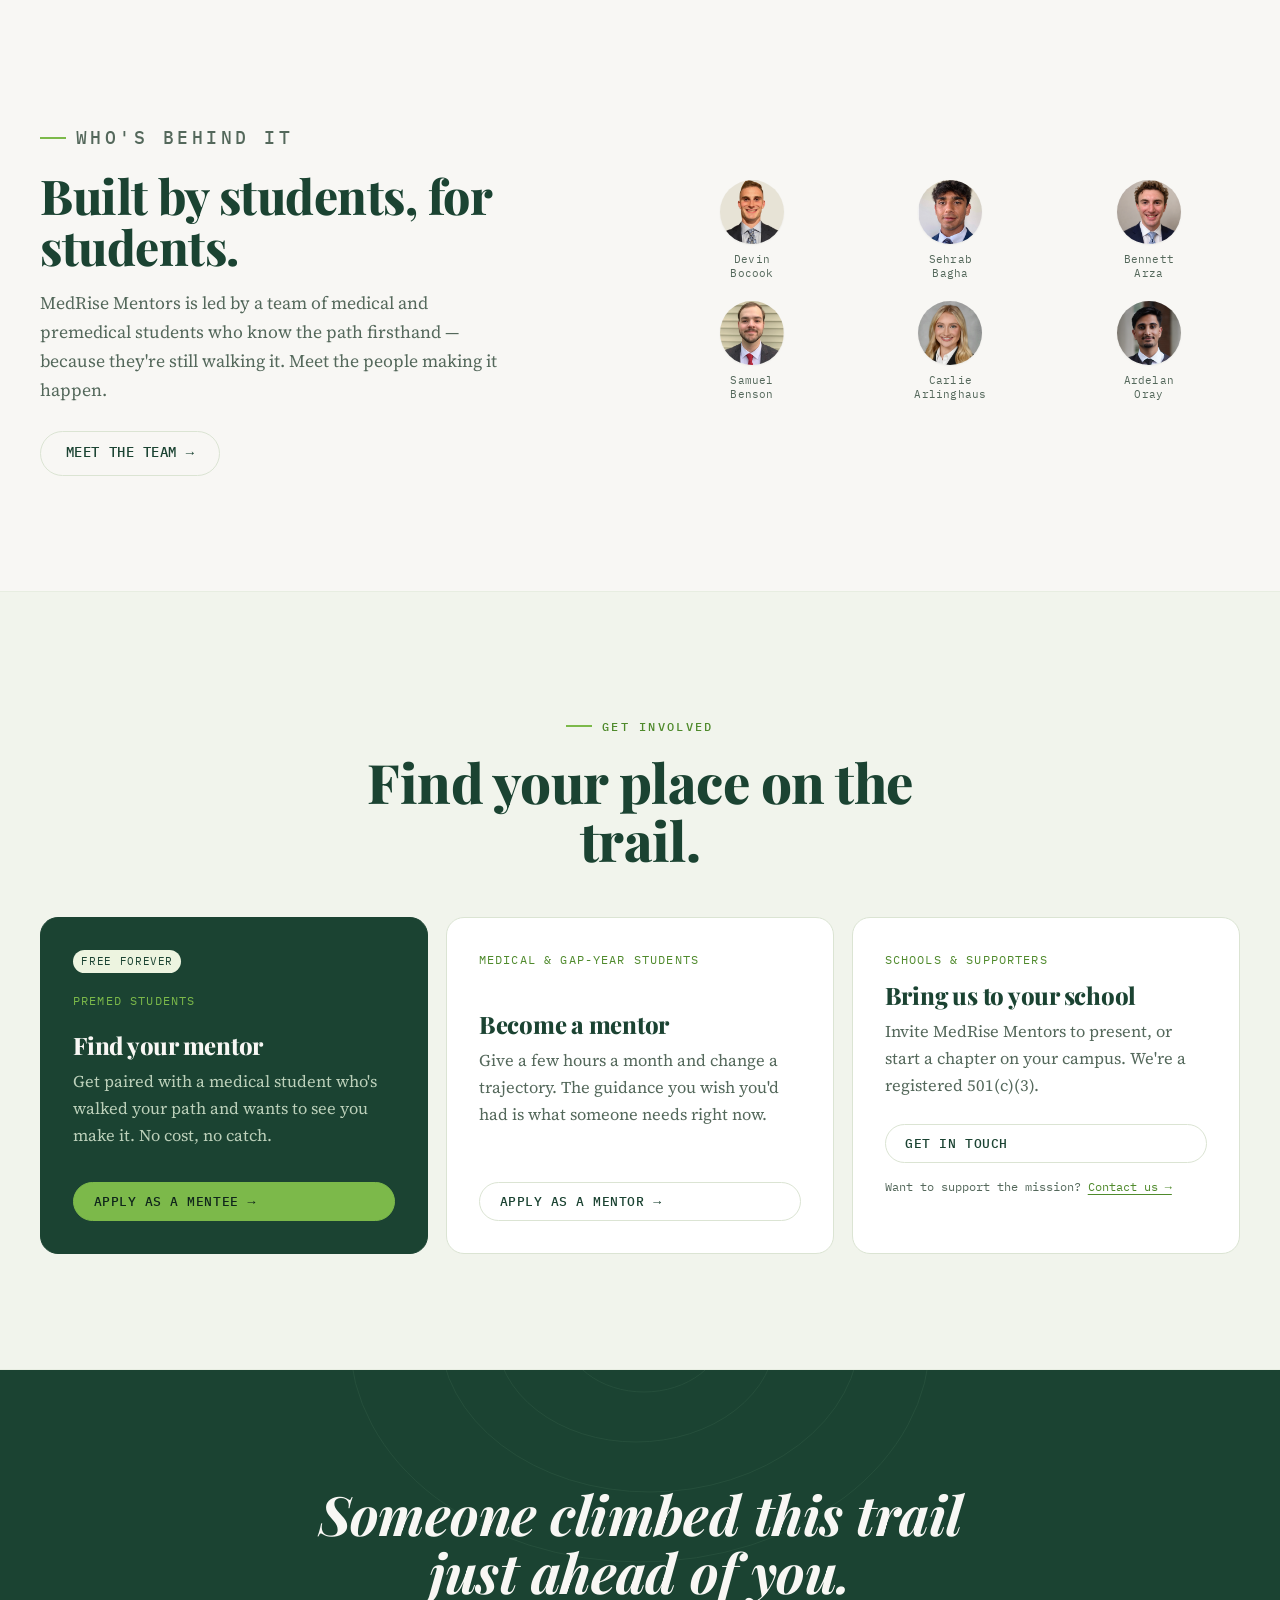
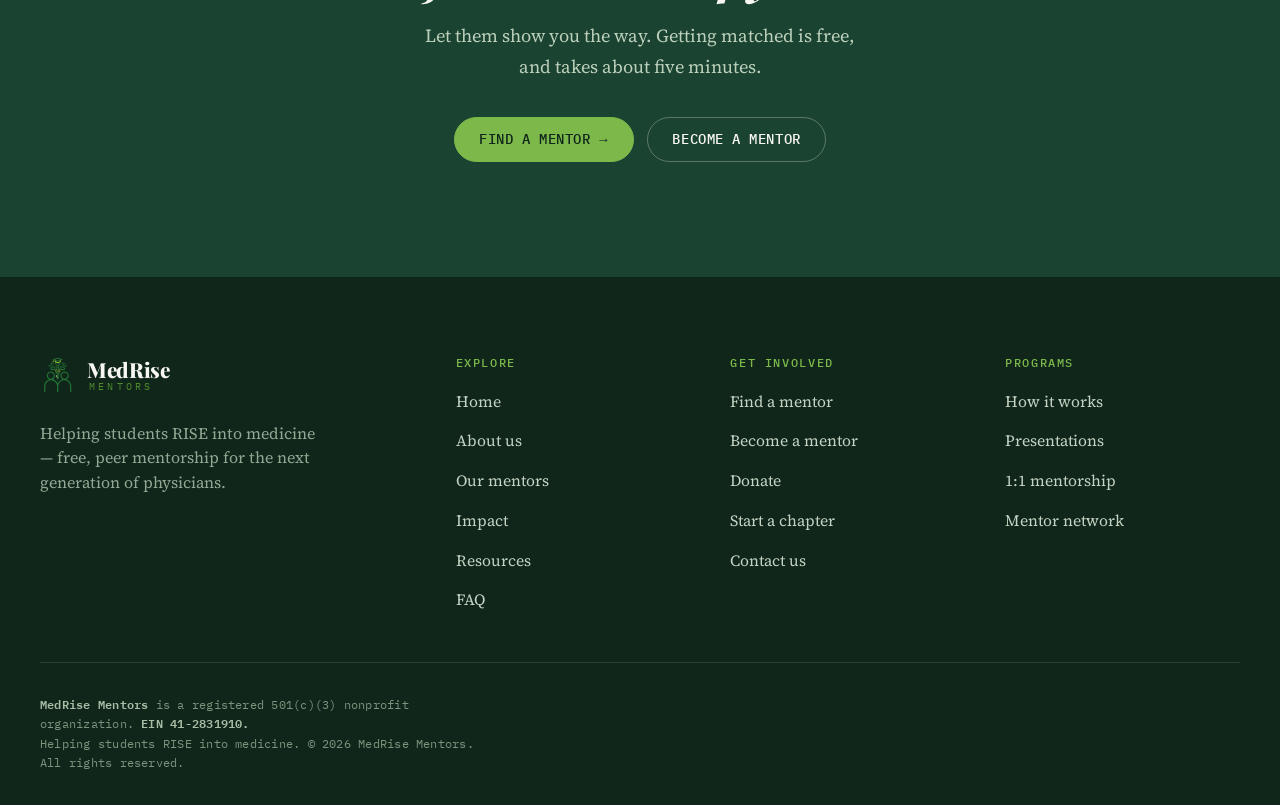
==== commit 6e032b49: "Rename favicon files to force browsers/Google past the cached green icon The white-background favico" ====
--- a/about-us/index.html
+++ b/about-us/index.html
@@ -3,10 +3,10 @@
 <head>
   <meta charset="utf-8">
   <meta name="viewport" content="width=device-width, initial-scale=1">
-  <link rel="icon" href="/favicon.svg" type="image/svg+xml">
-  <link rel="icon" href="/favicon-96x96.png" sizes="96x96" type="image/png">
-  <link rel="icon" href="/favicon-32x32.png" sizes="32x32" type="image/png">
-  <link rel="apple-touch-icon" href="/apple-touch-icon.png">
+  <link rel="icon" href="/favicon-v2.svg" type="image/svg+xml">
+  <link rel="icon" href="/favicon-96x96-v2.png" sizes="96x96" type="image/png">
+  <link rel="icon" href="/favicon-32x32-v2.png" sizes="32x32" type="image/png">
+  <link rel="apple-touch-icon" href="/apple-touch-icon-v2.png">
   <title>Redirecting… | Medrise Mentors</title>
   <link rel="canonical" href="https://www.medrisementors.org/">
   <meta name="robots" content="noindex">
